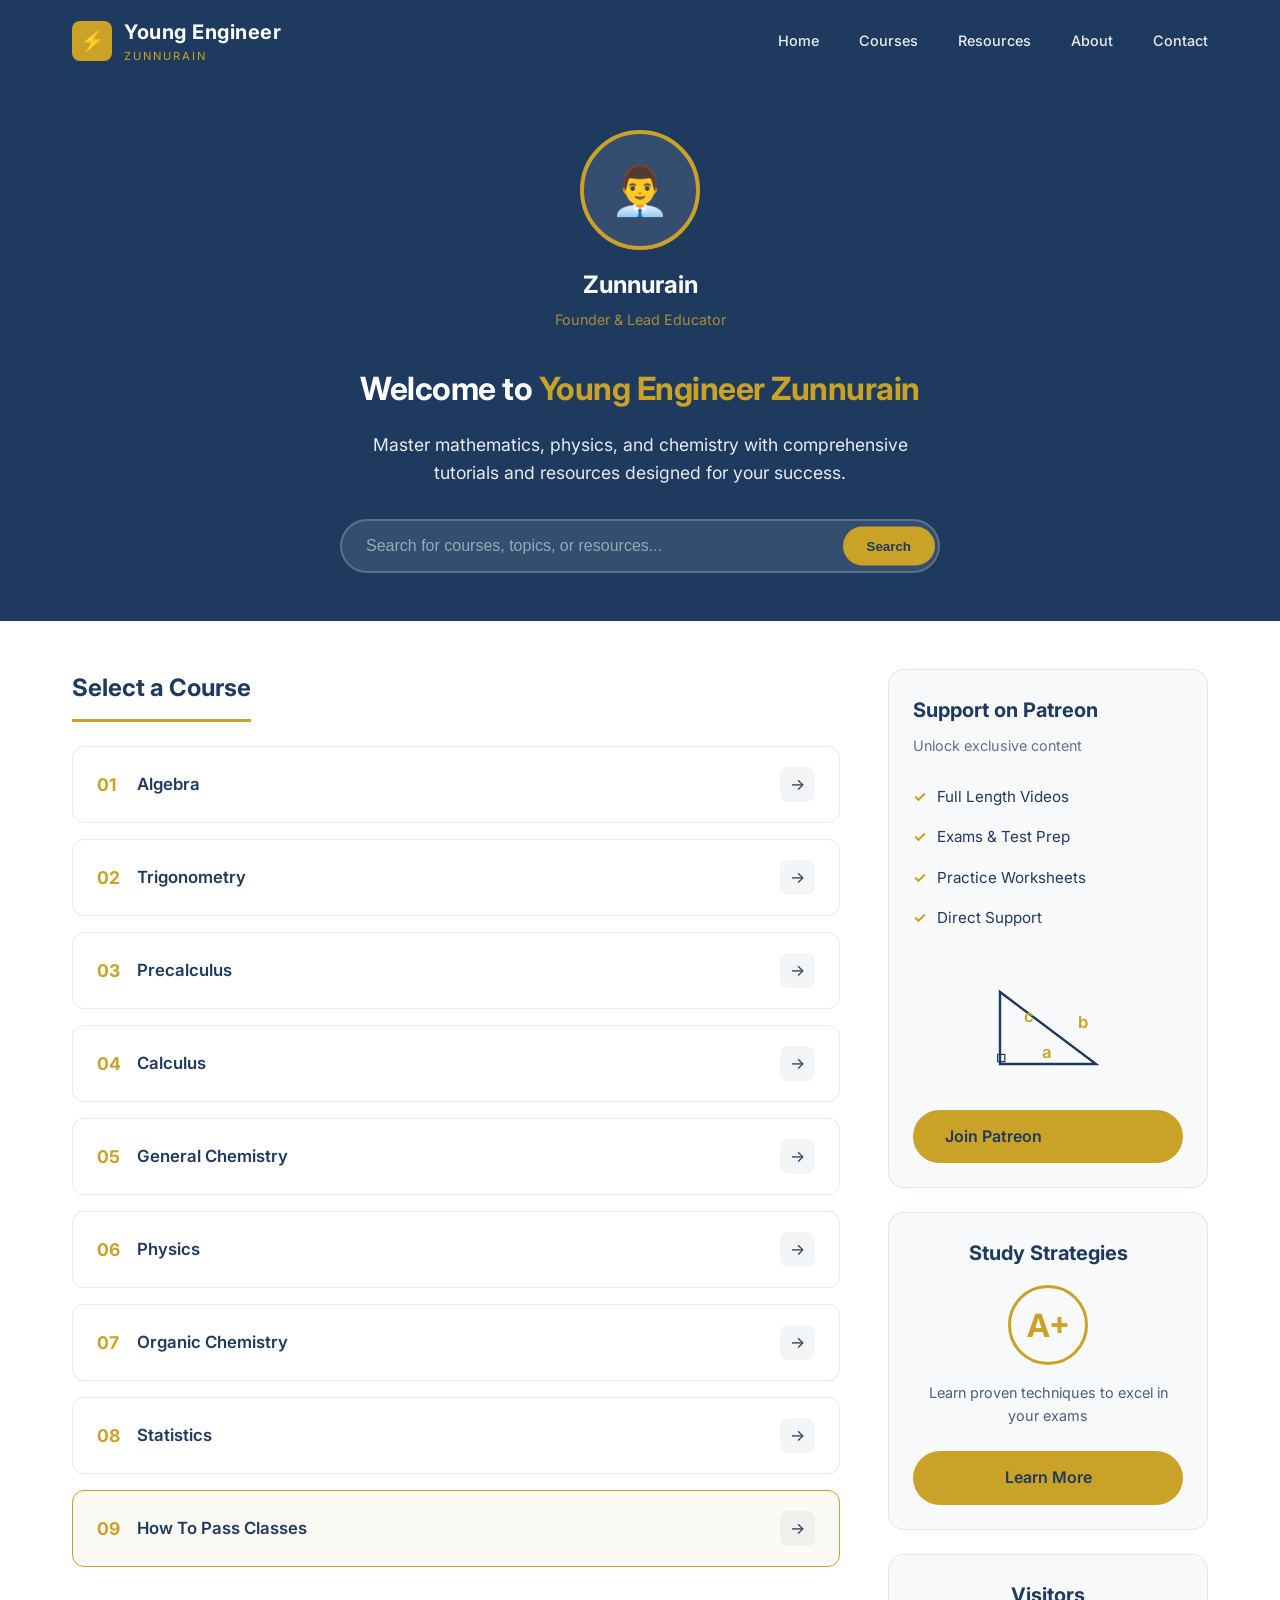
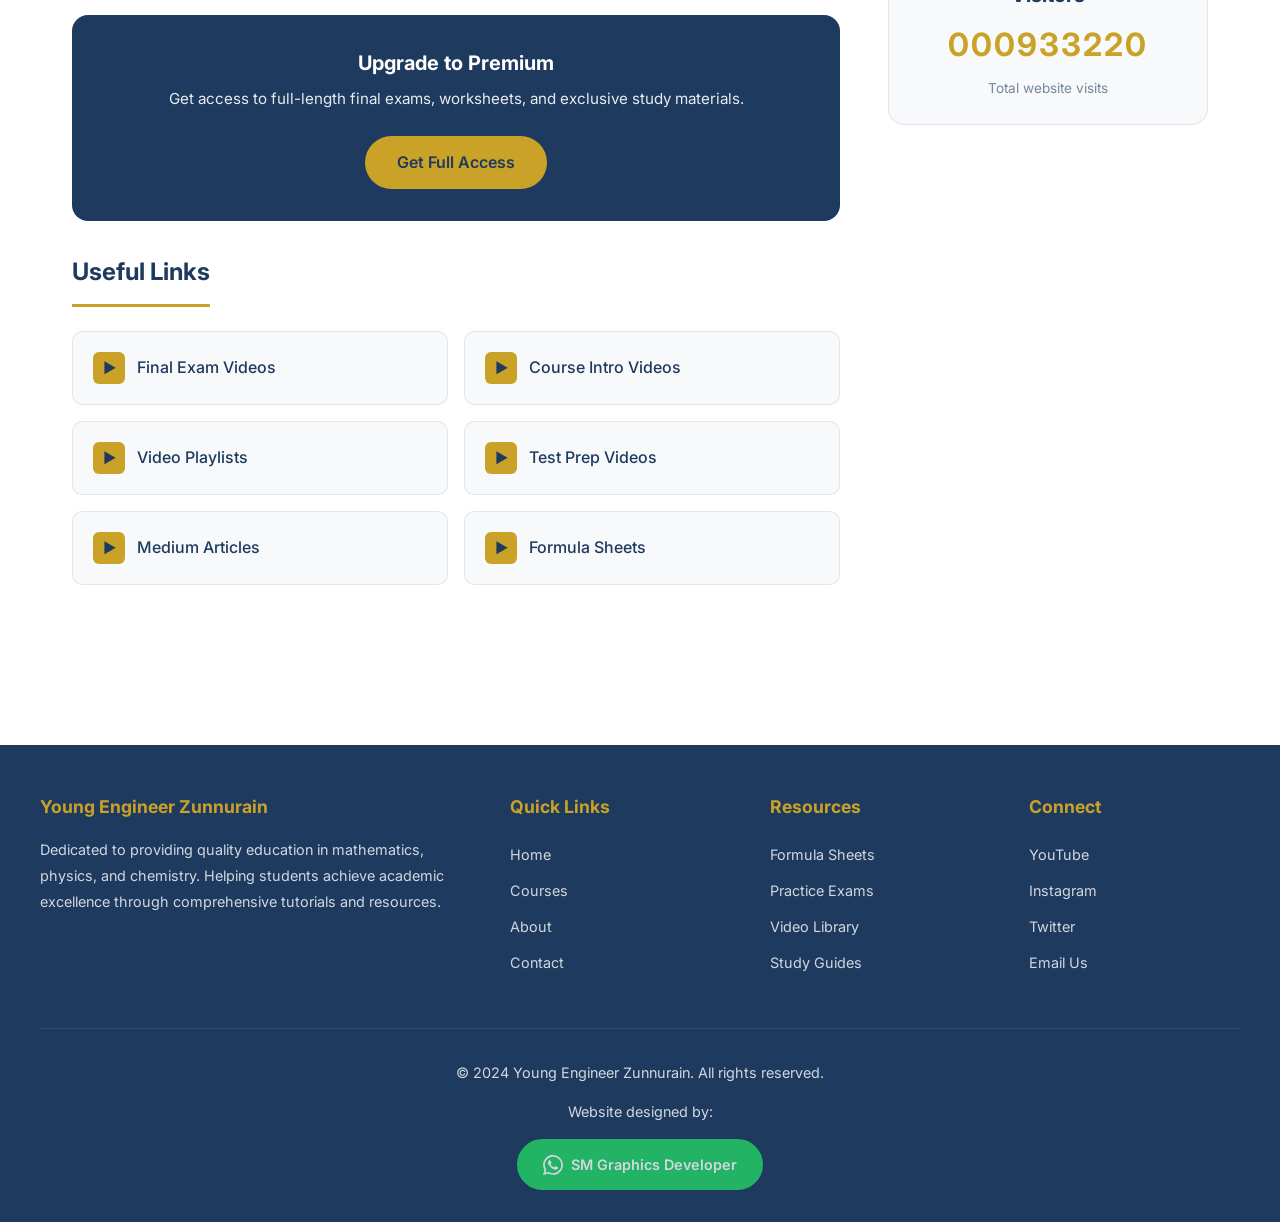
==== index.html @ b1abf462 "Change image filename from .jpg to .jpeg Updated the image filename in the owner profile section." ====
<!DOCTYPE html>
<html lang="en">
<head>
    <meta charset="UTF-8">
    <meta name="viewport" content="width=device-width, initial-scale=1.0">
    <title>Young Engineer Zunnurain</title>
    <link href="https://fonts.googleapis.com/css2?family=Inter:wght@300;400;500;600;700&display=swap" rel="stylesheet">
    <style>
        * {
            margin: 0;
            padding: 0;
            box-sizing: border-box;
        }

        :root {
            --primary: #1e3a5f;
            --secondary: #ffffff;
            --accent: #c9a227;
        }

        body {
            font-family: 'Inter', sans-serif;
            background-color: var(--secondary);
            color: var(--primary);
            line-height: 1.6;
        }

        /* Header */
        .header {
            background-color: var(--primary);
            padding: 1rem 0;
            position: sticky;
            top: 0;
            z-index: 1000;
            box-shadow: 0 2px 10px rgba(30, 58, 95, 0.1);
        }

        .header-content {
            max-width: 1200px;
            margin: 0 auto;
            padding: 0 2rem;
            display: flex;
            justify-content: space-between;
            align-items: center;
        }

        .logo {
            display: flex;
            align-items: center;
            gap: 0.75rem;
            text-decoration: none;
        }

        .logo-icon {
            width: 40px;
            height: 40px;
            background-color: var(--accent);
            border-radius: 8px;
            display: flex;
            align-items: center;
            justify-content: center;
            font-size: 1.25rem;
        }

        .logo-text {
            color: var(--secondary);
            font-size: 1.25rem;
            font-weight: 700;
            letter-spacing: 0.5px;
        }

        .logo-sub {
            color: var(--accent);
            font-size: 0.7rem;
            text-transform: uppercase;
            letter-spacing: 2px;
        }

        /* Desktop Navigation */
        .nav-desktop {
            display: flex;
            gap: 2.5rem;
            list-style: none;
        }

        .nav-desktop a {
            color: rgba(255, 255, 255, 0.9);
            text-decoration: none;
            font-size: 0.9rem;
            font-weight: 500;
            transition: color 0.3s ease;
            position: relative;
        }

        .nav-desktop a:hover {
            color: var(--accent);
        }

        .nav-desktop a::after {
            content: '';
            position: absolute;
            bottom: -5px;
            left: 0;
            width: 0;
            height: 2px;
            background-color: var(--accent);
            transition: width 0.3s ease;
        }

        .nav-desktop a:hover::after {
            width: 100%;
        }

        /* Mobile Menu Toggle Button */
        .menu-toggle {
            display: none;
            background: none;
            border: none;
            color: var(--secondary);
            font-size: 1.5rem;
            cursor: pointer;
            padding: 0.5rem;
            z-index: 1002;
        }

        /* Mobile Menu Overlay */
        .overlay {
            display: none;
            position: fixed;
            top: 0;
            left: 0;
            width: 100%;
            height: 100%;
            background-color: rgba(0, 0, 0, 0.6);
            z-index: 998;
            opacity: 0;
            transition: opacity 0.3s ease;
        }

        .overlay.active {
            display: block;
            opacity: 1;
        }

        /* Mobile Menu Panel */
        .mobile-menu {
            position: fixed;
            top: 0;
            right: -100%;
            width: 280px;
            height: 100vh;
            background-color: var(--primary);
            padding: 5rem 2rem 2rem;
            transition: right 0.3s ease;
            z-index: 999;
            overflow-y: auto;
            box-shadow: -5px 0 20px rgba(0, 0, 0, 0.3);
        }

        .mobile-menu.active {
            right: 0;
        }

        .mobile-menu ul {
            list-style: none;
        }

        .mobile-menu li {
            margin-bottom: 1.5rem;
            border-bottom: 1px solid rgba(255, 255, 255, 0.1);
            padding-bottom: 1rem;
        }

        .mobile-menu li:last-child {
            border-bottom: none;
        }

        .mobile-menu a {
            color: var(--secondary);
            text-decoration: none;
            font-size: 1.1rem;
            font-weight: 500;
            display: block;
            transition: color 0.3s ease;
        }

        .mobile-menu a:hover {
            color: var(--accent);
            padding-left: 10px;
            transition: all 0.3s ease;
        }

        /* Close Button for Mobile Menu */
        .close-menu {
            position: absolute;
            top: 1.5rem;
            right: 1.5rem;
            background: none;
            border: none;
            color: var(--secondary);
            font-size: 1.5rem;
            cursor: pointer;
            width: 40px;
            height: 40px;
            display: flex;
            align-items: center;
            justify-content: center;
            border-radius: 50%;
            transition: background-color 0.3s ease;
        }

        .close-menu:hover {
            background-color: rgba(255, 255, 255, 0.1);
        }

        /* Hero Section with Owner Profile */
        .hero {
            background-color: var(--primary);
            color: var(--secondary);
            padding: 3rem 2rem;
            text-align: center;
        }

        .hero-content {
            max-width: 800px;
            margin: 0 auto;
        }

        /* Owner Profile Section */
        .owner-profile {
            margin-bottom: 2rem;
        }

        .owner-avatar {
            width: 120px;
            height: 120px;
            border-radius: 50%;
            border: 4px solid var(--accent);
            margin: 0 auto 1rem;
            overflow: hidden;
            background-color: rgba(255, 255, 255, 0.1);
            display: flex;
            align-items: center;
            justify-content: center;
            font-size: 3rem;
        }

        .owner-avatar img {
            width: 100%;
            height: 100%;
            object-fit: cover;
        }

        .owner-name {
            font-size: 1.5rem;
            font-weight: 700;
            margin-bottom: 0.25rem;
        }

        .owner-title {
            font-size: 0.9rem;
            opacity: 0.8;
            color: var(--accent);
        }

        .hero h1 {
            font-size: 2rem;
            font-weight: 700;
            margin-bottom: 1rem;
            letter-spacing: -0.5px;
        }

        .hero h1 span {
            color: var(--accent);
        }

        .hero p {
            font-size: 1.1rem;
            opacity: 0.9;
            max-width: 600px;
            margin: 0 auto 2rem;
        }

        /* Search Box */
        .search-container {
            max-width: 600px;
            margin: 0 auto;
            position: relative;
        }

        .search-box {
            width: 100%;
            padding: 1rem 1.5rem;
            border: 2px solid rgba(255, 255, 255, 0.2);
            border-radius: 50px;
            background-color: rgba(255, 255, 255, 0.1);
            color: var(--secondary);
            font-size: 1rem;
            outline: none;
            transition: all 0.3s ease;
        }

        .search-box:focus {
            border-color: var(--accent);
            background-color: rgba(255, 255, 255, 0.15);
        }

        .search-box::placeholder {
            color: rgba(255, 255, 255, 0.5);
        }

        .search-btn {
            position: absolute;
            right: 5px;
            top: 50%;
            transform: translateY(-50%);
            background-color: var(--accent);
            border: none;
            padding: 0.75rem 1.5rem;
            border-radius: 50px;
            color: var(--primary);
            font-weight: 600;
            cursor: pointer;
            transition: all 0.3s ease;
        }

        .search-btn:hover {
            background-color: #b8941f;
            transform: translateY(-50%) scale(1.05);
        }

        /* Main Container */
        .container {
            max-width: 1200px;
            margin: 0 auto;
            padding: 3rem 2rem;
            display: grid;
            grid-template-columns: 1fr 320px;
            gap: 3rem;
        }

        /* Section Titles */
        .section-title {
            font-size: 1.5rem;
            font-weight: 700;
            margin-bottom: 1.5rem;
            padding-bottom: 0.75rem;
            border-bottom: 3px solid var(--accent);
            display: inline-block;
        }

        /* Course List */
        .course-list {
            list-style: none;
            margin-bottom: 3rem;
        }

        .course-item {
            background-color: var(--secondary);
            border: 1px solid rgba(30, 58, 95, 0.1);
            border-radius: 12px;
            margin-bottom: 1rem;
            overflow: hidden;
            transition: all 0.3s ease;
        }

        .course-item:hover {
            transform: translateX(10px);
            box-shadow: 0 5px 20px rgba(30, 58, 95, 0.1);
            border-color: var(--accent);
        }

        .course-link {
            display: flex;
            align-items: center;
            padding: 1.25rem 1.5rem;
            text-decoration: none;
            color: var(--primary);
        }

        .course-number {
            font-weight: 700;
            font-size: 1.1rem;
            color: var(--accent);
            min-width: 40px;
        }

        .course-name {
            flex: 1;
            font-weight: 600;
            font-size: 1.05rem;
        }

        .course-arrow {
            width: 35px;
            height: 35px;
            background-color: rgba(30, 58, 95, 0.05);
            border-radius: 8px;
            display: flex;
            align-items: center;
            justify-content: center;
            transition: all 0.3s ease;
        }

        .course-item:hover .course-arrow {
            background-color: var(--accent);
            color: var(--primary);
        }

        .highlight {
            background-color: rgba(201, 162, 39, 0.05);
            border-color: var(--accent);
        }

        /* Links Section */
        .links-section {
            margin-bottom: 3rem;
        }

        .links-grid {
            display: grid;
            grid-template-columns: repeat(2, 1fr);
            gap: 1rem;
        }

        .link-card {
            background-color: rgba(30, 58, 95, 0.03);
            border: 1px solid rgba(30, 58, 95, 0.1);
            border-radius: 10px;
            padding: 1.25rem;
            text-decoration: none;
            color: var(--primary);
            font-weight: 500;
            transition: all 0.3s ease;
            display: flex;
            align-items: center;
            gap: 0.75rem;
        }

        .link-card:hover {
            background-color: var(--primary);
            color: var(--secondary);
            transform: translateY(-3px);
        }

        .link-icon {
            width: 32px;
            height: 32px;
            background-color: var(--accent);
            border-radius: 6px;
            display: flex;
            align-items: center;
            justify-content: center;
            font-size: 0.9rem;
            color: var(--primary);
        }

        /* Membership Banner */
        .membership {
            background-color: var(--primary);
            color: var(--secondary);
            padding: 2rem;
            border-radius: 16px;
            text-align: center;
            margin-bottom: 2rem;
        }

        .membership h3 {
            font-size: 1.25rem;
            margin-bottom: 0.5rem;
        }

        .membership p {
            opacity: 0.9;
            margin-bottom: 1.5rem;
            font-size: 0.95rem;
        }

        .btn {
            display: inline-block;
            padding: 0.875rem 2rem;
            background-color: var(--accent);
            color: var(--primary);
            text-decoration: none;
            border-radius: 50px;
            font-weight: 600;
            transition: all 0.3s ease;
            border: none;
            cursor: pointer;
        }

        .btn:hover {
            transform: translateY(-2px);
            box-shadow: 0 5px 20px rgba(201, 162, 39, 0.3);
        }

        /* Sidebar */
        .sidebar {
            display: flex;
            flex-direction: column;
            gap: 1.5rem;
        }

        .widget {
            background-color: rgba(30, 58, 95, 0.03);
            border: 1px solid rgba(30, 58, 95, 0.1);
            border-radius: 16px;
            padding: 1.5rem;
        }

        .widget-title {
            font-size: 1.25rem;
            font-weight: 700;
            margin-bottom: 0.5rem;
            color: var(--primary);
        }

        .widget-subtitle {
            font-size: 0.9rem;
            color: rgba(30, 58, 95, 0.7);
            margin-bottom: 1.25rem;
        }

        .feature-list {
            list-style: none;
            margin-bottom: 1.5rem;
        }

        .feature-list li {
            padding: 0.5rem 0;
            padding-left: 1.5rem;
            position: relative;
            font-size: 0.95rem;
        }

        .feature-list li::before {
            content: '✓';
            position: absolute;
            left: 0;
            color: var(--accent);
            font-weight: 700;
        }

        .triangle-box {
            text-align: center;
            padding: 1rem 0;
        }

        .triangle {
            width: 120px;
            height: 100px;
            margin: 0 auto;
        }

        .triangle polygon {
            fill: none;
            stroke: var(--primary);
            stroke-width: 2;
        }

        .triangle text {
            fill: var(--accent);
            font-size: 14px;
            font-weight: 600;
        }

        .widget-btn {
            width: 100%;
            margin-top: 0.5rem;
        }

        /* A+ Widget */
        .aplus-circle {
            width: 80px;
            height: 80px;
            border: 3px solid var(--accent);
            border-radius: 50%;
            display: flex;
            align-items: center;
            justify-content: center;
            font-size: 2rem;
            font-weight: 700;
            color: var(--accent);
            margin: 1rem auto;
        }

        /* Stats */
        .stats-number {
            font-size: 2rem;
            font-weight: 700;
            color: var(--accent);
            letter-spacing: 2px;
        }

        /* Footer */
        .footer {
            background-color: var(--primary);
            color: var(--secondary);
            padding: 3rem 2rem 2rem;
            margin-top: 4rem;
        }

        .footer-content {
            max-width: 1200px;
            margin: 0 auto;
            display: grid;
            grid-template-columns: 2fr 1fr 1fr 1fr;
            gap: 3rem;
            margin-bottom: 3rem;
        }

        .footer-section h4 {
            font-size: 1.1rem;
            margin-bottom: 1rem;
            color: var(--accent);
        }

        .footer-section p {
            opacity: 0.8;
            line-height: 1.8;
            font-size: 0.9rem;
        }

        .footer-section a {
            display: block;
            color: rgba(255, 255, 255, 0.8);
            text-decoration: none;
            padding: 0.4rem 0;
            font-size: 0.9rem;
            transition: color 0.3s ease;
        }

        .footer-section a:hover {
            color: var(--accent);
        }

        /* WhatsApp Designer Button */
        .designer-btn {
            display: inline-flex;
            align-items: center;
            gap: 0.5rem;
            background-color: #25D366;
            color: white;
            padding: 0.75rem 1.5rem;
            border-radius: 50px;
            text-decoration: none;
            font-weight: 600;
            font-size: 0.9rem;
            margin-top: 0.5rem;
            transition: all 0.3s ease;
            border: 2px solid #25D366;
        }

        .designer-btn:hover {
            background-color: transparent;
            color: #25D366;
            transform: translateY(-2px);
            box-shadow: 0 5px 15px rgba(37, 211, 102, 0.3);
        }

        .designer-btn svg {
            width: 20px;
            height: 20px;
            fill: currentColor;
        }

        .footer-bottom {
            max-width: 1200px;
            margin: 0 auto;
            padding-top: 2rem;
            border-top: 1px solid rgba(255, 255, 255, 0.1);
            text-align: center;
            opacity: 0.8;
            font-size: 0.9rem;
        }

        .designer-credit {
            margin-top: 1rem;
            display: flex;
            flex-direction: column;
            align-items: center;
            gap: 0.5rem;
        }

        /* Animations */
        @keyframes fadeIn {
            from { opacity: 0; transform: translateY(20px); }
            to { opacity: 1; transform: translateY(0); }
        }

        .course-item {
            animation: fadeIn 0.5s ease forwards;
        }

        .course-item:nth-child(1) { animation-delay: 0.1s; }
        .course-item:nth-child(2) { animation-delay: 0.2s; }
        .course-item:nth-child(3) { animation-delay: 0.3s; }
        .course-item:nth-child(4) { animation-delay: 0.4s; }
        .course-item:nth-child(5) { animation-delay: 0.5s; }
        .course-item:nth-child(6) { animation-delay: 0.6s; }
        .course-item:nth-child(7) { animation-delay: 0.7s; }
        .course-item:nth-child(8) { animation-delay: 0.8s; }
        .course-item:nth-child(9) { animation-delay: 0.9s; }

        /* Responsive */
        @media (max-width: 968px) {
            .container {
                grid-template-columns: 1fr;
            }

            .nav-desktop {
                display: none;
            }

            .menu-toggle {
                display: flex;
                align-items: center;
                justify-content: center;
            }

            .links-grid {
                grid-template-columns: 1fr;
            }

            .footer-content {
                grid-template-columns: 1fr 1fr;
                gap: 2rem;
            }

            .hero h1 {
                font-size: 1.5rem;
            }

            .owner-avatar {
                width: 100px;
                height: 100px;
            }

            .sidebar {
                display: grid;
                grid-template-columns: repeat(auto-fit, minmax(280px, 1fr));
            }
        }

        @media (max-width: 480px) {
            .footer-content {
                grid-template-columns: 1fr;
            }

            .header-content {
                padding: 0 1rem;
            }

            .hero {
                padding: 2rem 1rem;
            }

            .container {
                padding: 2rem 1rem;
            }

            .designer-btn {
                font-size: 0.85rem;
                padding: 0.625rem 1.25rem;
            }
        }

        /* Prevent body scroll when menu is open */
        body.menu-open {
            overflow: hidden;
        }
    </style>
</head>
<body>
    <!-- Overlay -->
    <div class="overlay" id="overlay" onclick="closeMenu()"></div>

    <!-- Header -->
    <header class="header">
        <div class="header-content">
            <a href="#" class="logo">
                <div class="logo-icon">⚡</div>
                <div>
                    <div class="logo-text">Young Engineer</div>
                    <div class="logo-sub">Zunnurain</div>
                </div>
            </a>

            <nav>
                <ul class="nav-desktop">
                    <li><a href="#home">Home</a></li>
                    <li><a href="#courses">Courses</a></li>
                    <li><a href="#resources">Resources</a></li>
                    <li><a href="#about">About</a></li>
                    <li><a href="#contact">Contact</a></li>
                </ul>
            </nav>

            <button class="menu-toggle" id="menuToggle" onclick="openMenu()" aria-label="Open menu">
                ☰
            </button>
        </div>
    </header>

    <!-- Mobile Menu -->
    <div class="mobile-menu" id="mobileMenu">
        <button class="close-menu" onclick="closeMenu()" aria-label="Close menu">
            ✕
        </button>
        <ul>
            <li><a href="#home" onclick="closeMenu()">Home</a></li>
            <li><a href="#courses" onclick="closeMenu()">Courses</a></li>
            <li><a href="#resources" onclick="closeMenu()">Resources</a></li>
            <li><a href="#about" onclick="closeMenu()">About</a></li>
            <li><a href="#contact" onclick="closeMenu()">Contact</a></li>
        </ul>
    </div>

    <!-- Hero Section with Owner Profile -->
    <section class="hero" id="home">
        <div class="hero-content">
            <!-- Owner Profile Picture Section -->
            <div class="owner-profile">
                <div class="owner-avatar">
                    <!-- Replace the emoji below with your image: -->
                    <!-- <img src="your-image.jpeg" alt="Zunnurain"> -->
                    👨‍💼
                </div>
                <div class="owner-name">Zunnurain</div>
                <div class="owner-title">Founder & Lead Educator</div>
            </div>

            <h1>Welcome to <span>Young Engineer Zunnurain</span></h1>
            <p>Master mathematics, physics, and chemistry with comprehensive tutorials and resources designed for your success.</p>
            
            <div class="search-container">
                <input type="text" class="search-box" placeholder="Search for courses, topics, or resources...">
                <button class="search-btn">Search</button>
            </div>
        </div>
    </section>

    <!-- Main Content -->
    <div class="container">
        <main>
            <!-- Courses Section -->
            <section id="courses">
                <h2 class="section-title">Select a Course</h2>
                
                <ul class="course-list">
                    <li class="course-item">
                        <a href="#" class="course-link">
                            <span class="course-number">01</span>
                            <span class="course-name">Algebra</span>
                            <span class="course-arrow">→</span>
                        </a>
                    </li>
                    <li class="course-item">
                        <a href="#" class="course-link">
                            <span class="course-number">02</span>
                            <span class="course-name">Trigonometry</span>
                            <span class="course-arrow">→</span>
                        </a>
                    </li>
                    <li class="course-item">
                        <a href="#" class="course-link">
                            <span class="course-number">03</span>
                            <span class="course-name">Precalculus</span>
                            <span class="course-arrow">→</span>
                        </a>
                    </li>
                    <li class="course-item">
                        <a href="#" class="course-link">
                            <span class="course-number">04</span>
                            <span class="course-name">Calculus</span>
                            <span class="course-arrow">→</span>
                        </a>
                    </li>
                    <li class="course-item">
                        <a href="#" class="course-link">
                            <span class="course-number">05</span>
                            <span class="course-name">General Chemistry</span>
                            <span class="course-arrow">→</span>
                        </a>
                    </li>
                    <li class="course-item">
                        <a href="#" class="course-link">
                            <span class="course-number">06</span>
                            <span class="course-name">Physics</span>
                            <span class="course-arrow">→</span>
                        </a>
                    </li>
                    <li class="course-item">
                        <a href="#" class="course-link">
                            <span class="course-number">07</span>
                            <span class="course-name">Organic Chemistry</span>
                            <span class="course-arrow">→</span>
                        </a>
                    </li>
                    <li class="course-item">
                        <a href="#" class="course-link">
                            <span class="course-number">08</span>
                            <span class="course-name">Statistics</span>
                            <span class="course-arrow">→</span>
                        </a>
                    </li>
                    <li class="course-item highlight">
                        <a href="#" class="course-link">
                            <span class="course-number">09</span>
                            <span class="course-name">How To Pass Classes</span>
                            <span class="course-arrow">→</span>
                        </a>
                    </li>
                </ul>
            </section>

            <!-- Membership Banner -->
            <div class="membership">
                <h3>Upgrade to Premium</h3>
                <p>Get access to full-length final exams, worksheets, and exclusive study materials.</p>
                <a href="#" class="btn">Get Full Access</a>
            </div>

            <!-- Useful Links -->
            <section class="links-section" id="resources">
                <h2 class="section-title">Useful Links</h2>
                
                <div class="links-grid">
                    <a href="#" class="link-card">
                        <span class="link-icon">▶</span>
                        <span>Final Exam Videos</span>
                    </a>
                    <a href="#" class="link-card">
                        <span class="link-icon">▶</span>
                        <span>Course Intro Videos</span>
                    </a>
                    <a href="#" class="link-card">
                        <span class="link-icon">▶</span>
                        <span>Video Playlists</span>
                    </a>
                    <a href="#" class="link-card">
                        <span class="link-icon">▶</span>
                        <span>Test Prep Videos</span>
                    </a>
                    <a href="#" class="link-card">
                        <span class="link-icon">▶</span>
                        <span>Medium Articles</span>
                    </a>
                    <a href="#" class="link-card">
                        <span class="link-icon">▶</span>
                        <span>Formula Sheets</span>
                    </a>
                </div>
            </section>
        </main>

        <!-- Sidebar -->
        <aside class="sidebar">
            <!-- Patreon Widget -->
            <div class="widget">
                <h3 class="widget-title">Support on Patreon</h3>
                <p class="widget-subtitle">Unlock exclusive content</p>
                
                <ul class="feature-list">
                    <li>Full Length Videos</li>
                    <li>Exams & Test Prep</li>
                    <li>Practice Worksheets</li>
                    <li>Direct Support</li>
                </ul>

                <div class="triangle-box">
                    <svg class="triangle" viewBox="0 0 100 80">
                        <polygon points="10,70 90,70 10,10" />
                        <text x="45" y="65">a</text>
                        <text x="75" y="40">b</text>
                        <text x="30" y="35">c</text>
                        <rect x="8" y="62" width="6" height="6" fill="none" stroke="#1e3a5f" stroke-width="1"/>
                    </svg>
                </div>

                <a href="#" class="btn widget-btn">Join Patreon</a>
            </div>

            <!-- A+ Widget -->
            <div class="widget" style="text-align: center;">
                <h3 class="widget-title">Study Strategies</h3>
                <div class="aplus-circle">A+</div>
                <p style="font-size: 0.9rem; color: rgba(30, 58, 95, 0.8); margin-bottom: 1rem;">
                    Learn proven techniques to excel in your exams
                </p>
                <a href="#" class="btn widget-btn">Learn More</a>
            </div>

            <!-- Stats Widget -->
            <div class="widget" style="text-align: center;">
                <h3 class="widget-title">Visitors</h3>
                <div class="stats-number" id="visitorCount">000933264</div>
                <p style="font-size: 0.85rem; color: rgba(30, 58, 95, 0.6); margin-top: 0.5rem;">
                    Total website visits
                </p>
            </div>
        </aside>
    </div>

    <!-- Footer -->
    <footer class="footer">
        <div class="footer-content">
            <div class="footer-section">
                <h4>Young Engineer Zunnurain</h4>
                <p>Dedicated to providing quality education in mathematics, physics, and chemistry. Helping students achieve academic excellence through comprehensive tutorials and resources.</p>
            </div>
            
            <div class="footer-section">
                <h4>Quick Links</h4>
                <a href="#">Home</a>
                <a href="#">Courses</a>
                <a href="#">About</a>
                <a href="#">Contact</a>
            </div>
            
            <div class="footer-section">
                <h4>Resources</h4>
                <a href="#">Formula Sheets</a>
                <a href="#">Practice Exams</a>
                <a href="#">Video Library</a>
                <a href="#">Study Guides</a>
            </div>
            
            <div class="footer-section">
                <h4>Connect</h4>
                <a href="#">YouTube</a>
                <a href="#">Instagram</a>
                <a href="#">Twitter</a>
                <a href="#">Email Us</a>
            </div>
        </div>
        
        <div class="footer-bottom">
            <p>&copy; 2024 Young Engineer Zunnurain. All rights reserved.</p>
            
            <!-- WhatsApp Designer Button -->
            <div class="designer-credit">
                <span>Website designed by:</span>
                <a href="https://wa.me/2348012345678" target="_blank" class="designer-btn">
                    <svg viewBox="0 0 24 24" xmlns="http://www.w3.org/2000/svg">
                        <path d="M17.472 14.382c-.297-.149-1.758-.867-2.03-.967-.273-.099-.471-.148-.67.15-.197.297-.767.966-.94 1.164-.173.199-.347.223-.644.075-.297-.15-1.255-.463-2.39-1.475-.883-.788-1.48-1.761-1.653-2.059-.173-.297-.018-.458.13-.606.134-.133.298-.347.446-.52.149-.174.198-.298.298-.497.099-.198.05-.371-.025-.52-.075-.149-.669-1.612-.916-2.207-.242-.579-.487-.5-.669-.51-.173-.008-.371-.01-.57-.01-.198 0-.52.074-.792.372-.272.297-1.04 1.016-1.04 2.479 0 1.462 1.065 2.875 1.213 3.074.149.198 2.096 3.2 5.077 4.487.709.306 1.262.489 1.694.625.712.227 1.36.195 1.871.118.571-.085 1.758-.719 2.006-1.413.248-.694.248-1.289.173-1.413-.074-.124-.272-.198-.57-.347m-5.421 7.403h-.004a9.87 9.87 0 01-5.031-1.378l-.361-.214-3.741.982.998-3.648-.235-.374a9.86 9.86 0 01-1.51-5.26c.001-5.45 4.436-9.884 9.888-9.884 2.64 0 5.122 1.03 6.988 2.898a9.825 9.825 0 012.893 6.994c-.003 5.45-4.437 9.884-9.885 9.884m8.413-18.297A11.815 11.815 0 0012.05 0C5.495 0 .16 5.335.157 11.892c0 2.096.547 4.142 1.588 5.945L.057 24l6.305-1.654a11.882 11.882 0 005.683 1.448h.005c6.554 0 11.89-5.335 11.893-11.893a11.821 11.821 0 00-3.48-8.413Z"/>
                    </svg>
                    SM Graphics Developer
                </a>
            </div>
        </div>
    </footer>

    <script>
        // Mobile Menu Functions
        function openMenu() {
            document.getElementById('mobileMenu').classList.add('active');
            document.getElementById('overlay').classList.add('active');
            document.body.classList.add('menu-open');
        }

        function closeMenu() {
            document.getElementById('mobileMenu').classList.remove('active');
            document.getElementById('overlay').classList.remove('active');
            document.body.classList.remove('menu-open');
        }

        // Close menu on escape key
        document.addEventListener('keydown', function(e) {
            if (e.key === 'Escape') {
                closeMenu();
            }
        });

        // Visitor Counter Animation
        function animateCounter() {
            const counter = document.getElementById('visitorCount');
            const target = 933264;
            let current = 933200;
            
            const interval = setInterval(() => {
                current += Math.floor(Math.random() * 3);
                counter.textContent = current.toString().padStart(9, '0');
                
                if (current >= target) {
                    clearInterval(interval);
                }
            }, 100);
        }

        window.addEventListener('load', animateCounter);

        // Course item hover effects
        document.querySelectorAll('.course-item').forEach(item => {
            item.addEventListener('mouseenter', function() {
                this.style.borderLeft = '4px solid #c9a227';
            });
            
            item.addEventListener('mouseleave', function() {
                this.style.borderLeft = '1px solid rgba(30, 58, 95, 0.1)';
            });
        });
    </script>
</body>
</html>
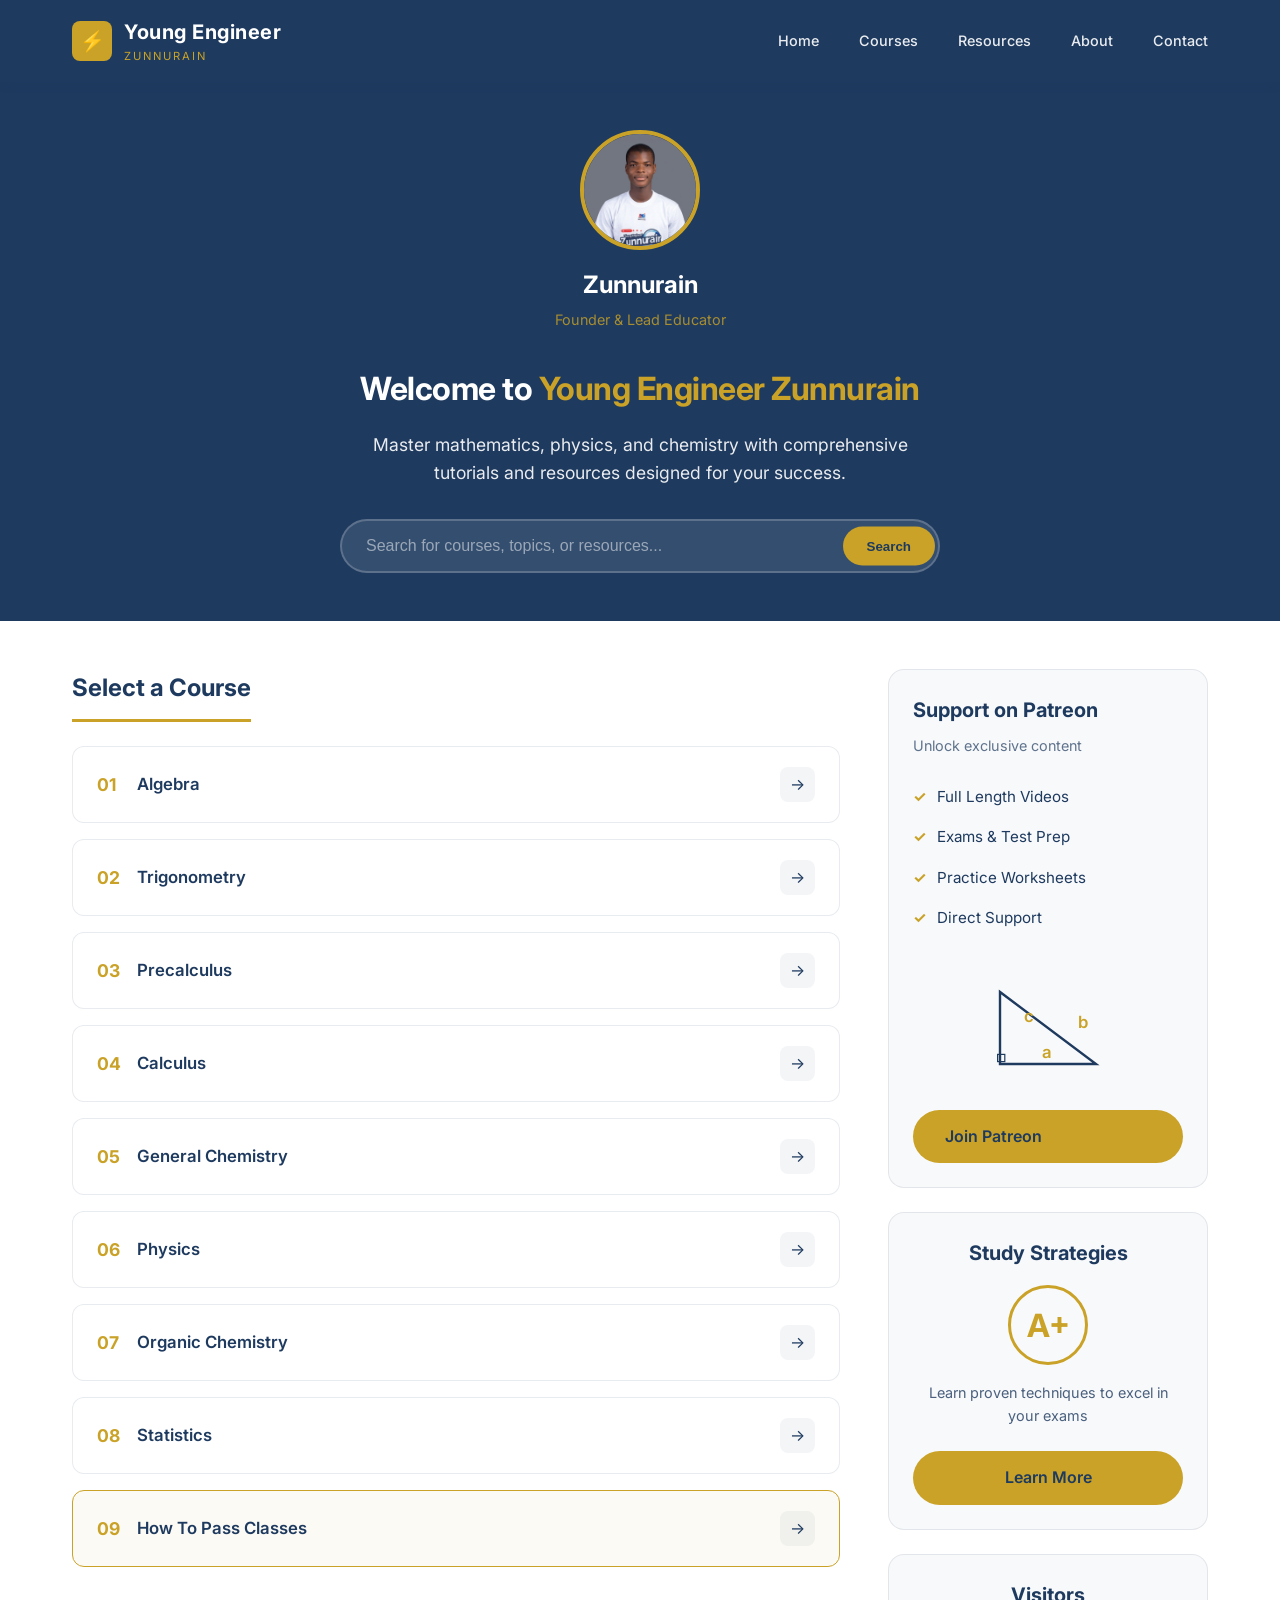
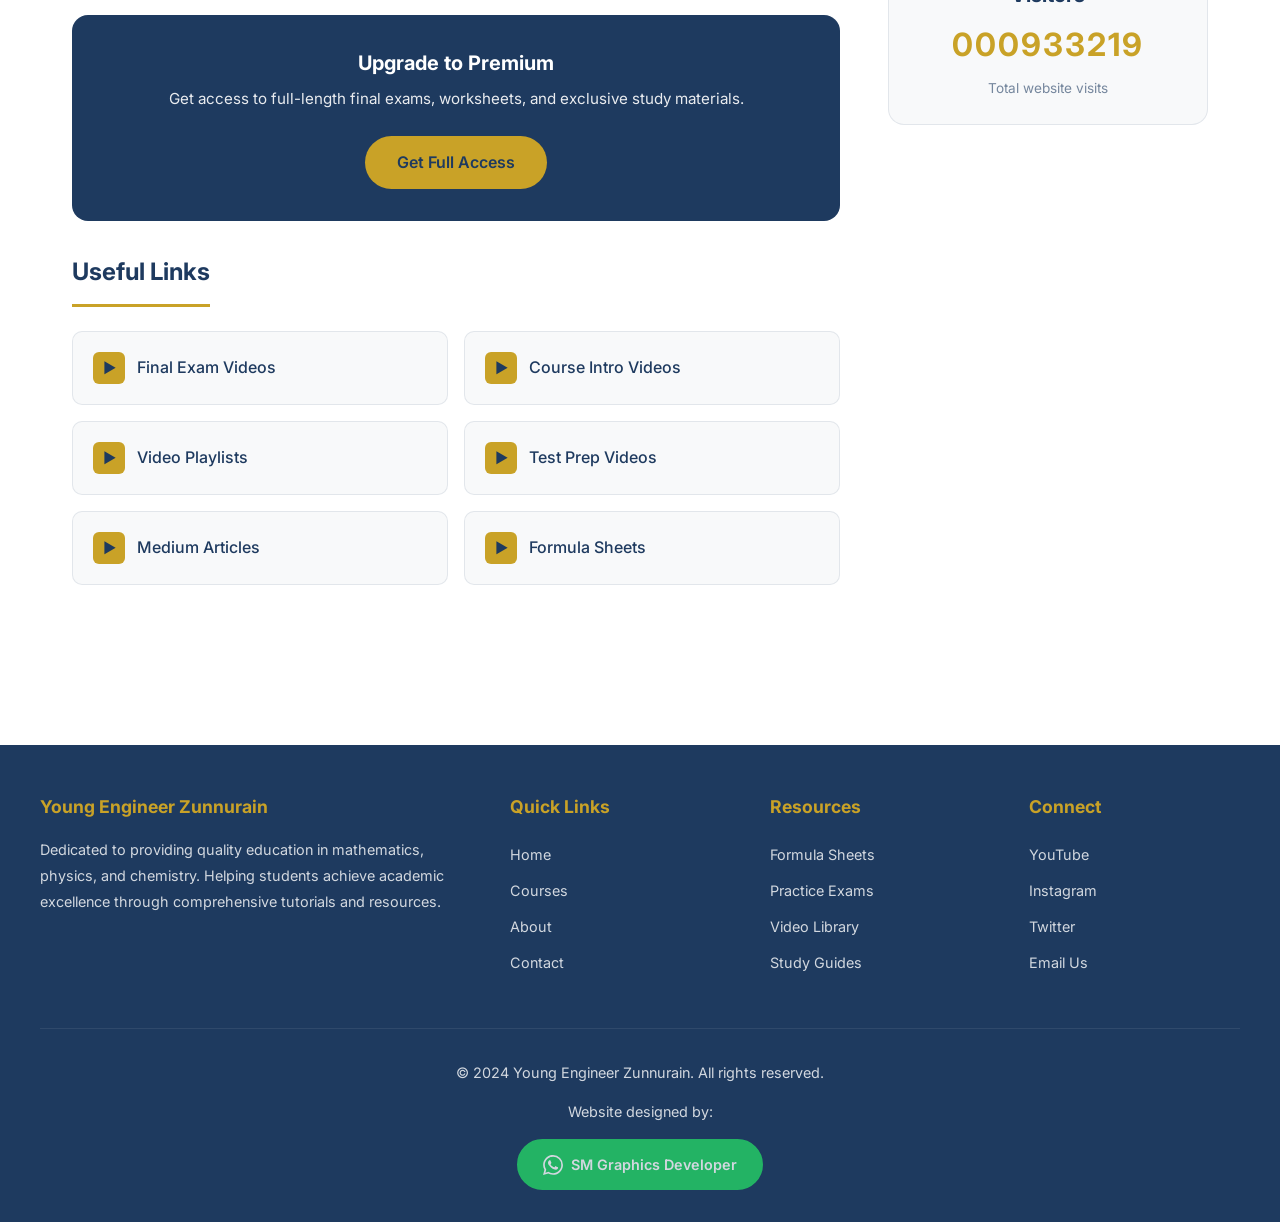
==== commit 72638870: "Update index.html" ====
--- a/index.html
+++ b/index.html
@@ -823,8 +823,8 @@
             <div class="owner-profile">
                 <div class="owner-avatar">
                     <!-- Replace the emoji below with your image: -->
-                    <!-- <img src="your-image.jpeg" alt="Zunnurain"> -->
-                    👨‍💼
+                    <img src="your-image.jpeg" alt="Zunnurain">
+    
                 </div>
                 <div class="owner-name">Zunnurain</div>
                 <div class="owner-title">Founder & Lead Educator</div>
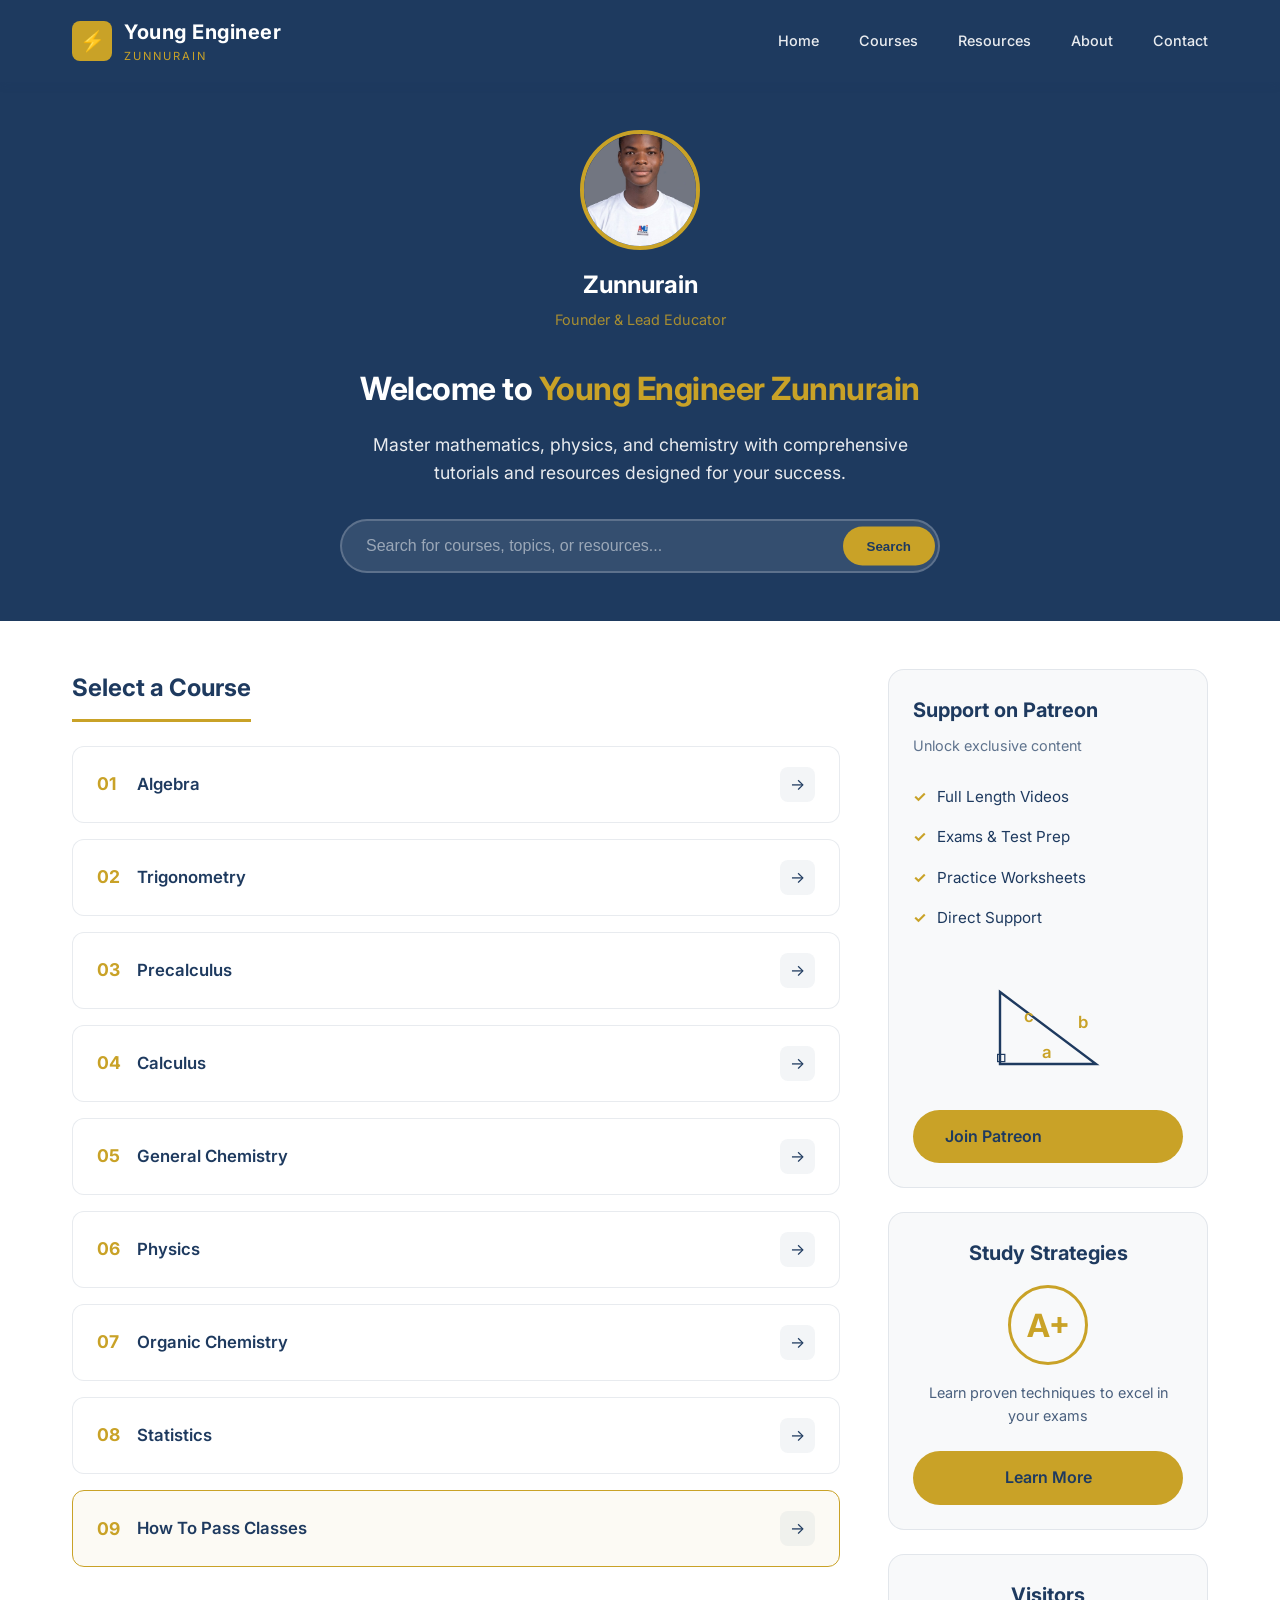
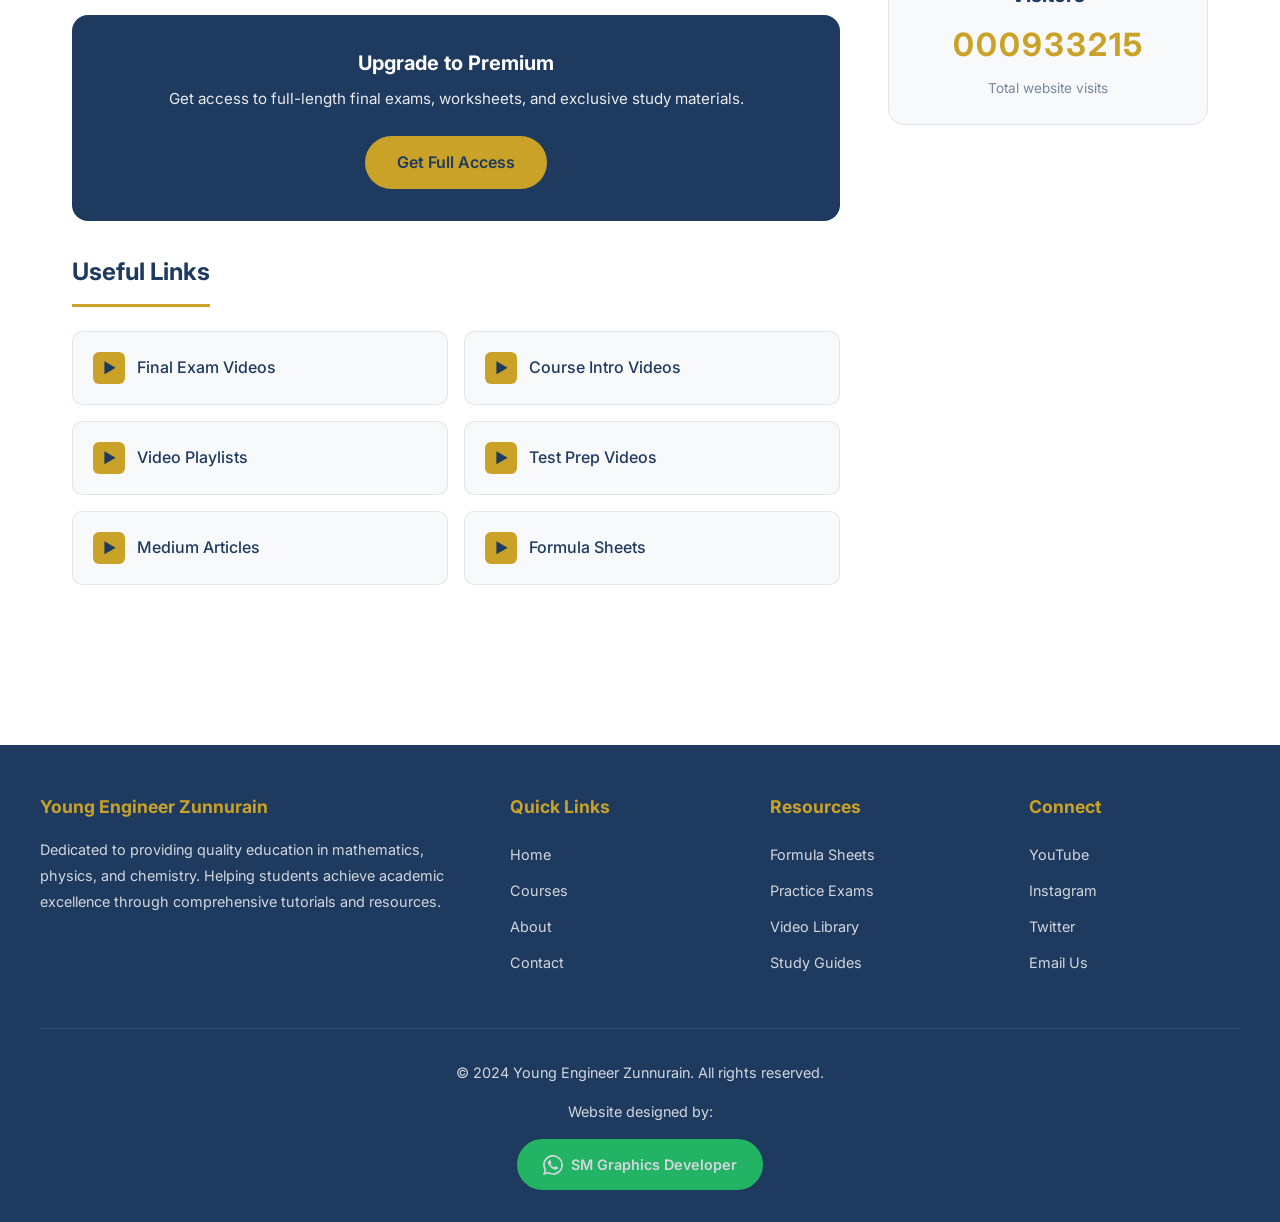
==== commit ee347480: "Modify avatar dimensions and update designer link Updated the avatar size and changed the WhatsApp l" ====
--- a/index.html
+++ b/index.html
@@ -246,8 +246,8 @@
         }
 
         .owner-avatar img {
-            width: 100%;
-            height: 100%;
+            width: 150%;
+            height: 150%;
             object-fit: cover;
         }
 
@@ -1041,7 +1041,7 @@
             <!-- WhatsApp Designer Button -->
             <div class="designer-credit">
                 <span>Website designed by:</span>
-                <a href="https://wa.me/2348012345678" target="_blank" class="designer-btn">
+                <a href="https://wa.me/2348025643615" target="_blank" class="designer-btn">
                     <svg viewBox="0 0 24 24" xmlns="http://www.w3.org/2000/svg">
                         <path d="M17.472 14.382c-.297-.149-1.758-.867-2.03-.967-.273-.099-.471-.148-.67.15-.197.297-.767.966-.94 1.164-.173.199-.347.223-.644.075-.297-.15-1.255-.463-2.39-1.475-.883-.788-1.48-1.761-1.653-2.059-.173-.297-.018-.458.13-.606.134-.133.298-.347.446-.52.149-.174.198-.298.298-.497.099-.198.05-.371-.025-.52-.075-.149-.669-1.612-.916-2.207-.242-.579-.487-.5-.669-.51-.173-.008-.371-.01-.57-.01-.198 0-.52.074-.792.372-.272.297-1.04 1.016-1.04 2.479 0 1.462 1.065 2.875 1.213 3.074.149.198 2.096 3.2 5.077 4.487.709.306 1.262.489 1.694.625.712.227 1.36.195 1.871.118.571-.085 1.758-.719 2.006-1.413.248-.694.248-1.289.173-1.413-.074-.124-.272-.198-.57-.347m-5.421 7.403h-.004a9.87 9.87 0 01-5.031-1.378l-.361-.214-3.741.982.998-3.648-.235-.374a9.86 9.86 0 01-1.51-5.26c.001-5.45 4.436-9.884 9.888-9.884 2.64 0 5.122 1.03 6.988 2.898a9.825 9.825 0 012.893 6.994c-.003 5.45-4.437 9.884-9.885 9.884m8.413-18.297A11.815 11.815 0 0012.05 0C5.495 0 .16 5.335.157 11.892c0 2.096.547 4.142 1.588 5.945L.057 24l6.305-1.654a11.882 11.882 0 005.683 1.448h.005c6.554 0 11.89-5.335 11.893-11.893a11.821 11.821 0 00-3.48-8.413Z"/>
                     </svg>
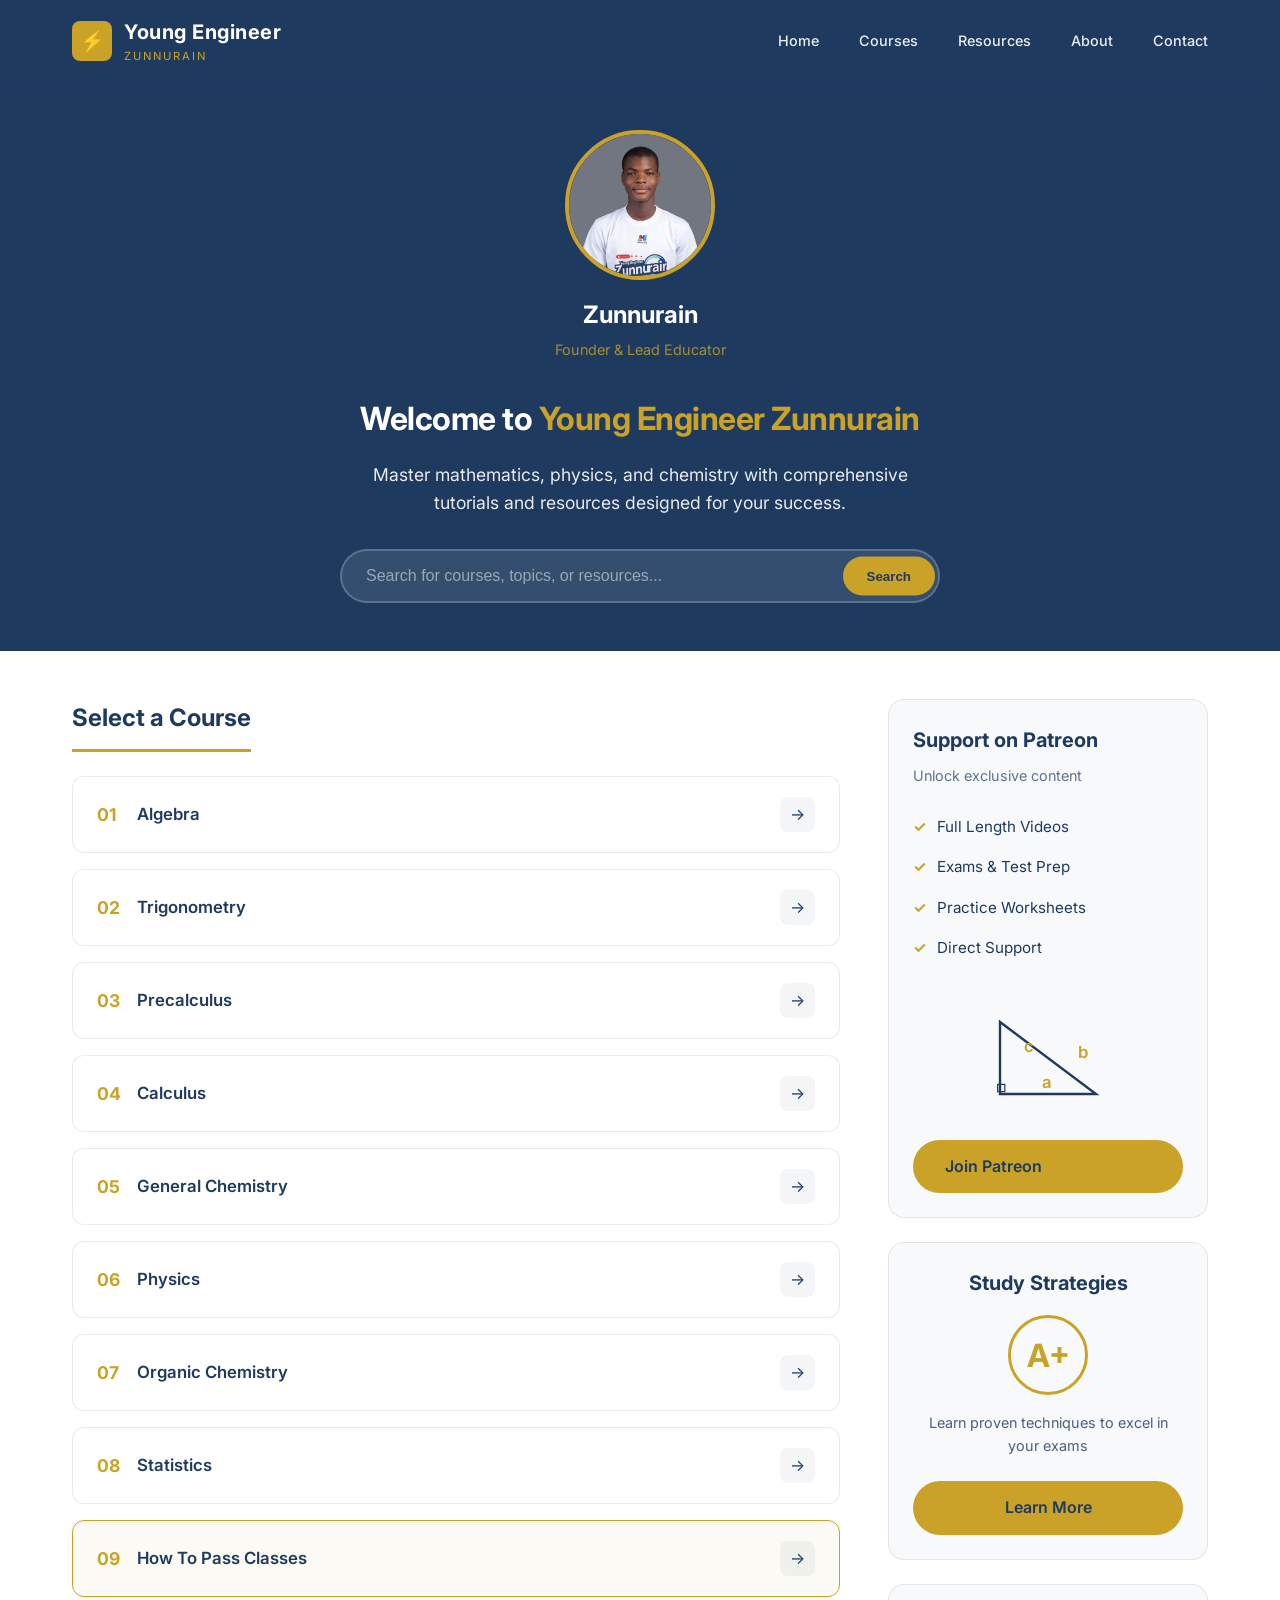
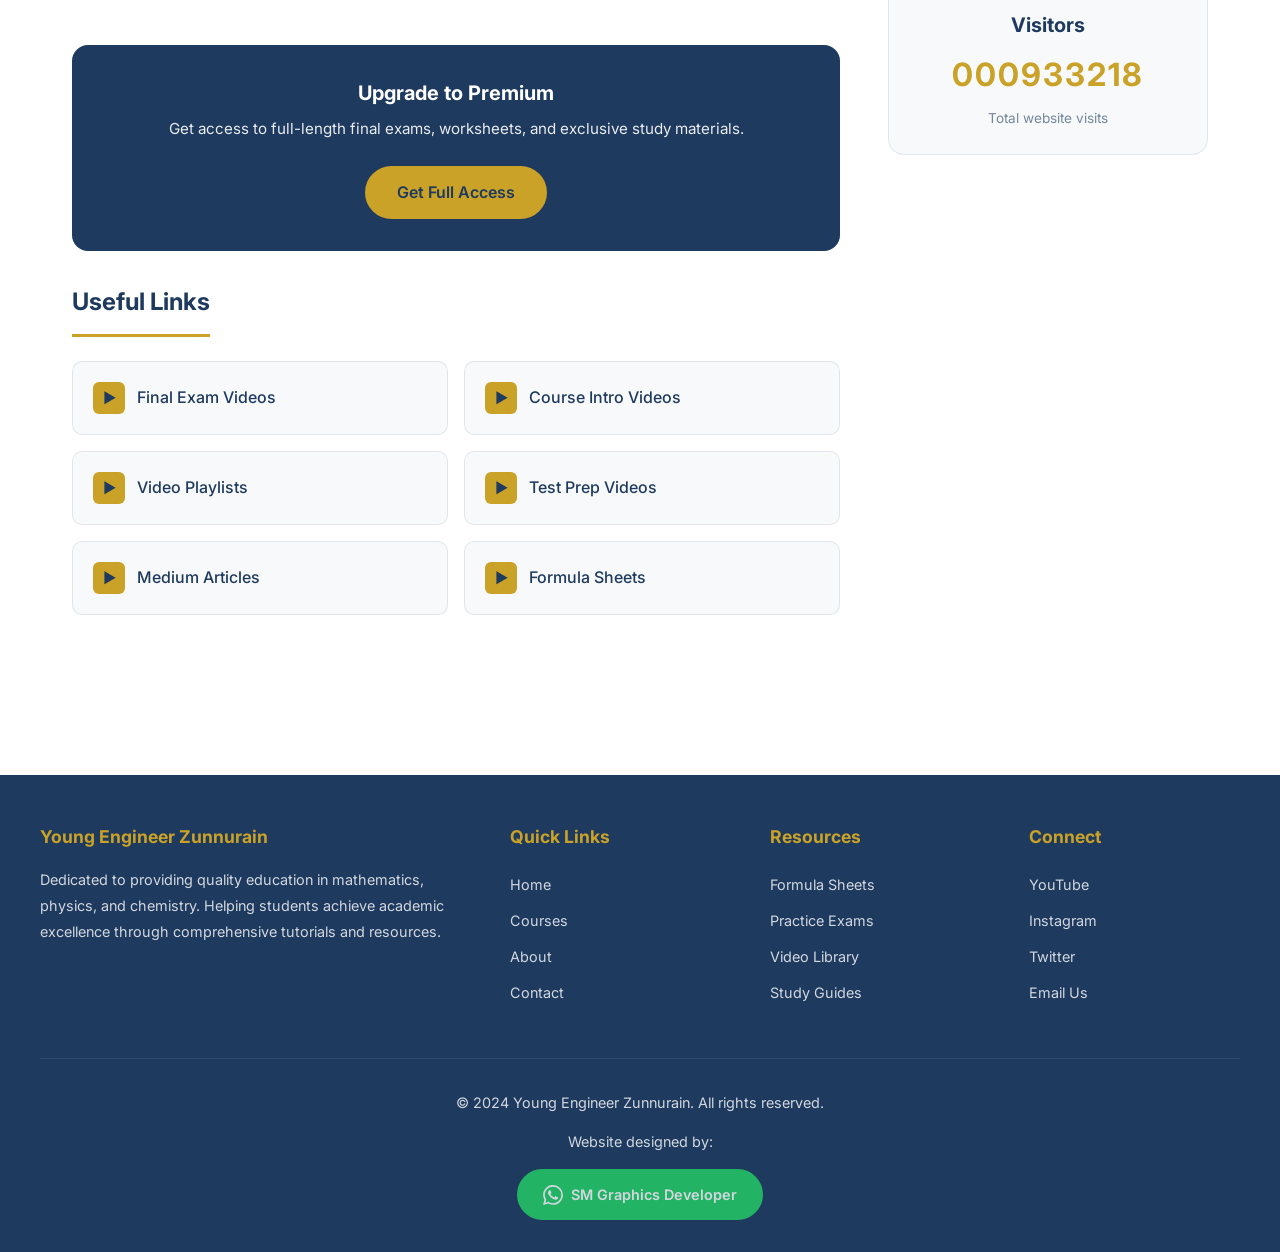
==== commit 72382537: "Resize owner avatar dimensions and image scaling" ====
--- a/index.html
+++ b/index.html
@@ -232,8 +232,8 @@
         }
 
         .owner-avatar {
-            width: 120px;
-            height: 120px;
+            width: 150px;
+            height: 150px;
             border-radius: 50%;
             border: 4px solid var(--accent);
             margin: 0 auto 1rem;
@@ -246,8 +246,8 @@
         }
 
         .owner-avatar img {
-            width: 150%;
-            height: 150%;
+            width: 100%;
+            height: 100%;
             object-fit: cover;
         }
 
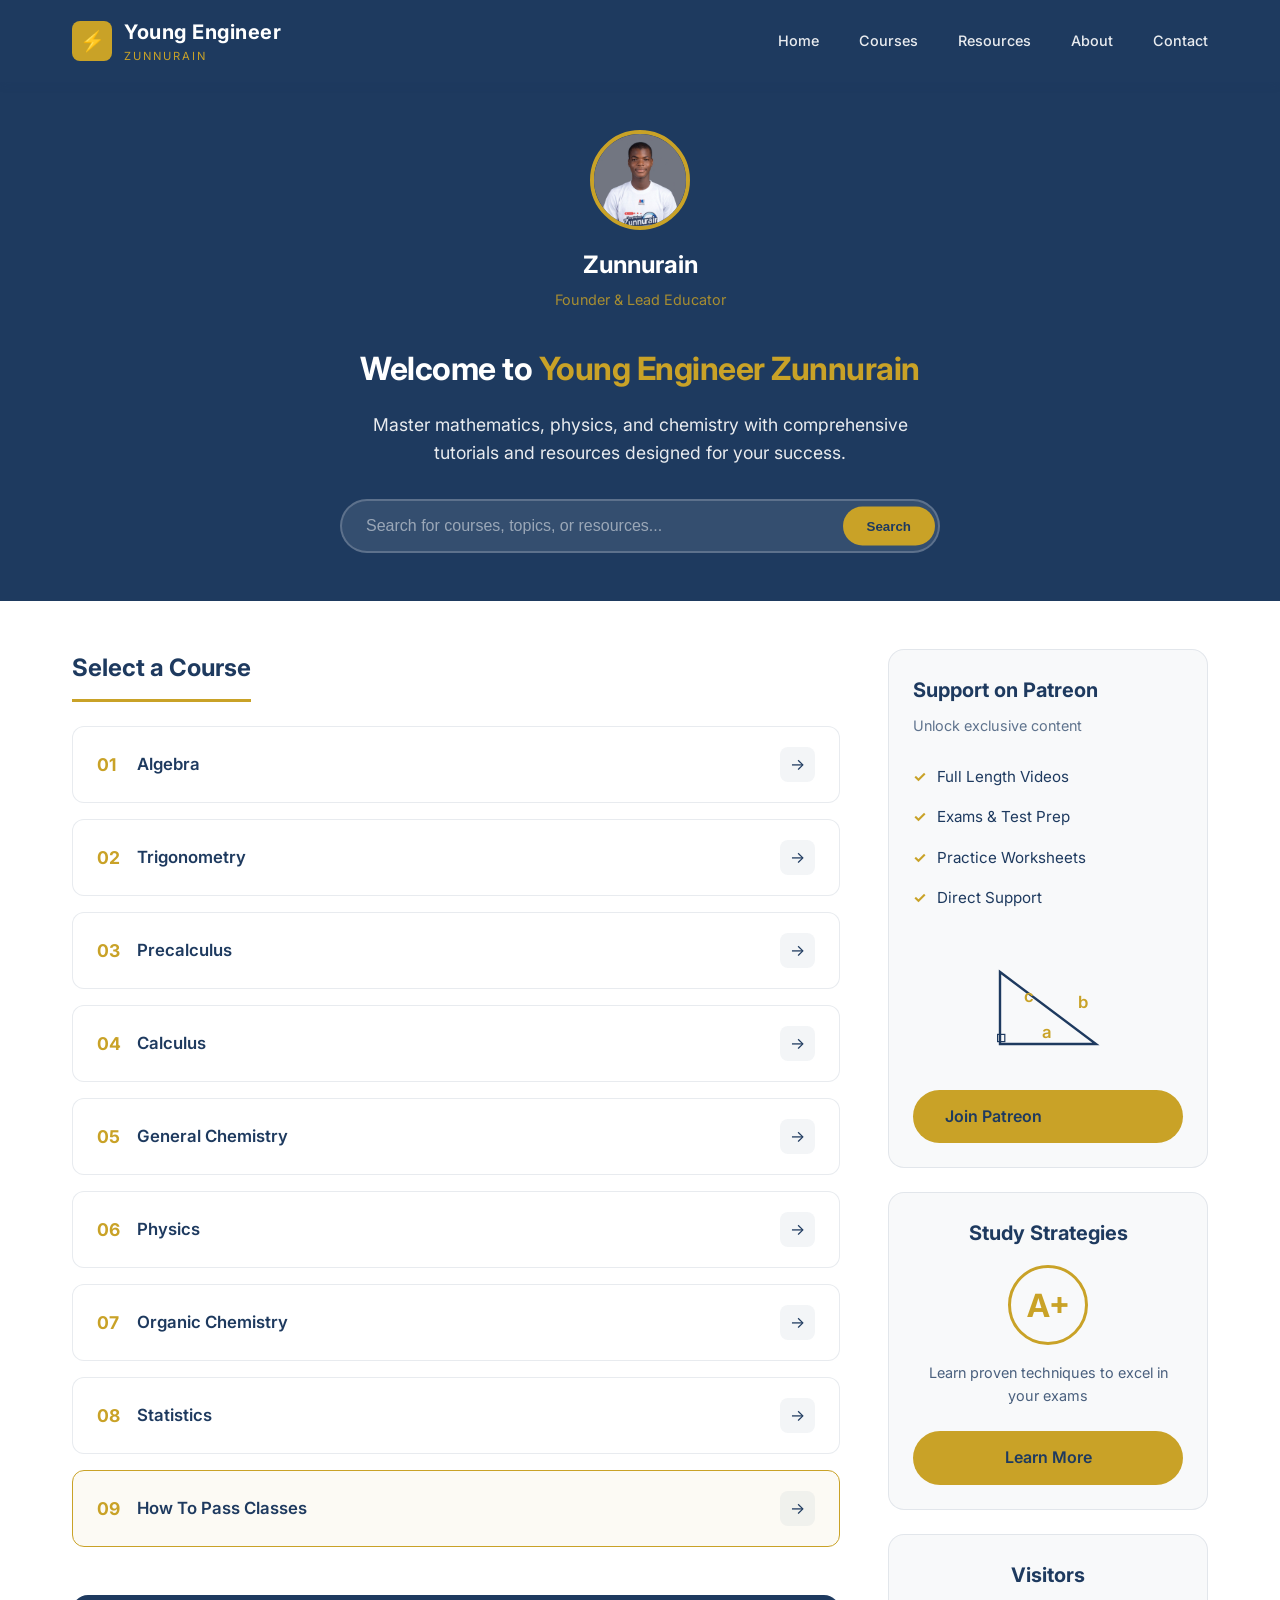
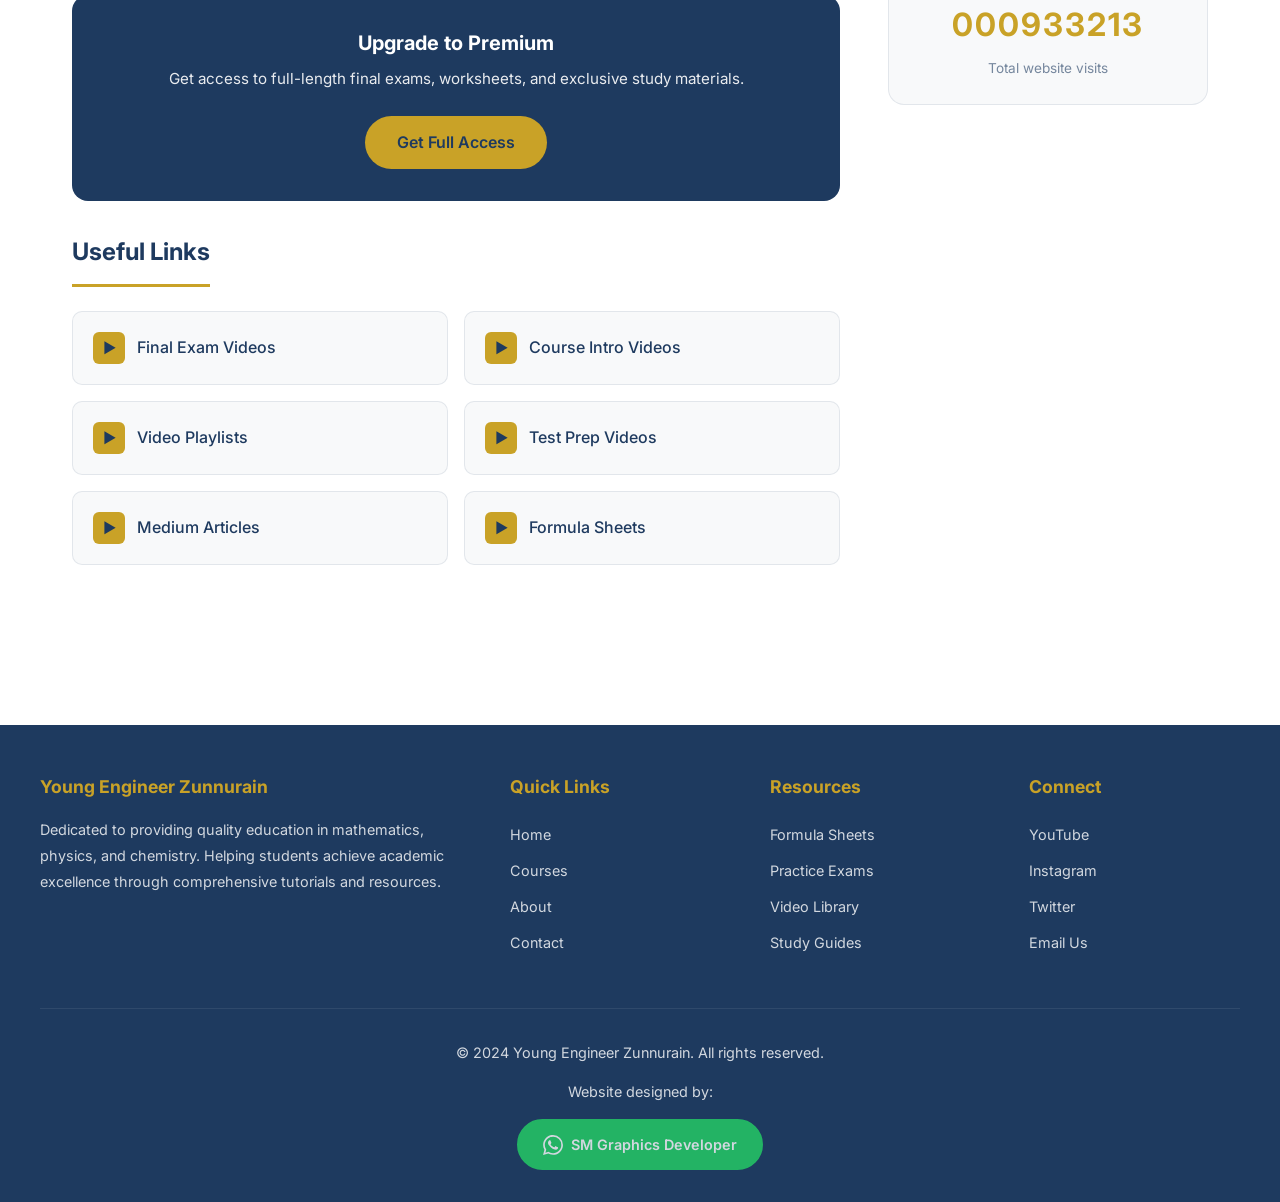
==== commit 2a942cd6: "Resize owner avatar dimensions Reduce the size of the owner avatar to 100px." ====
--- a/index.html
+++ b/index.html
@@ -232,8 +232,8 @@
         }
 
         .owner-avatar {
-            width: 150px;
-            height: 150px;
+            width: 100px;
+            height: 100px;
             border-radius: 50%;
             border: 4px solid var(--accent);
             margin: 0 auto 1rem;
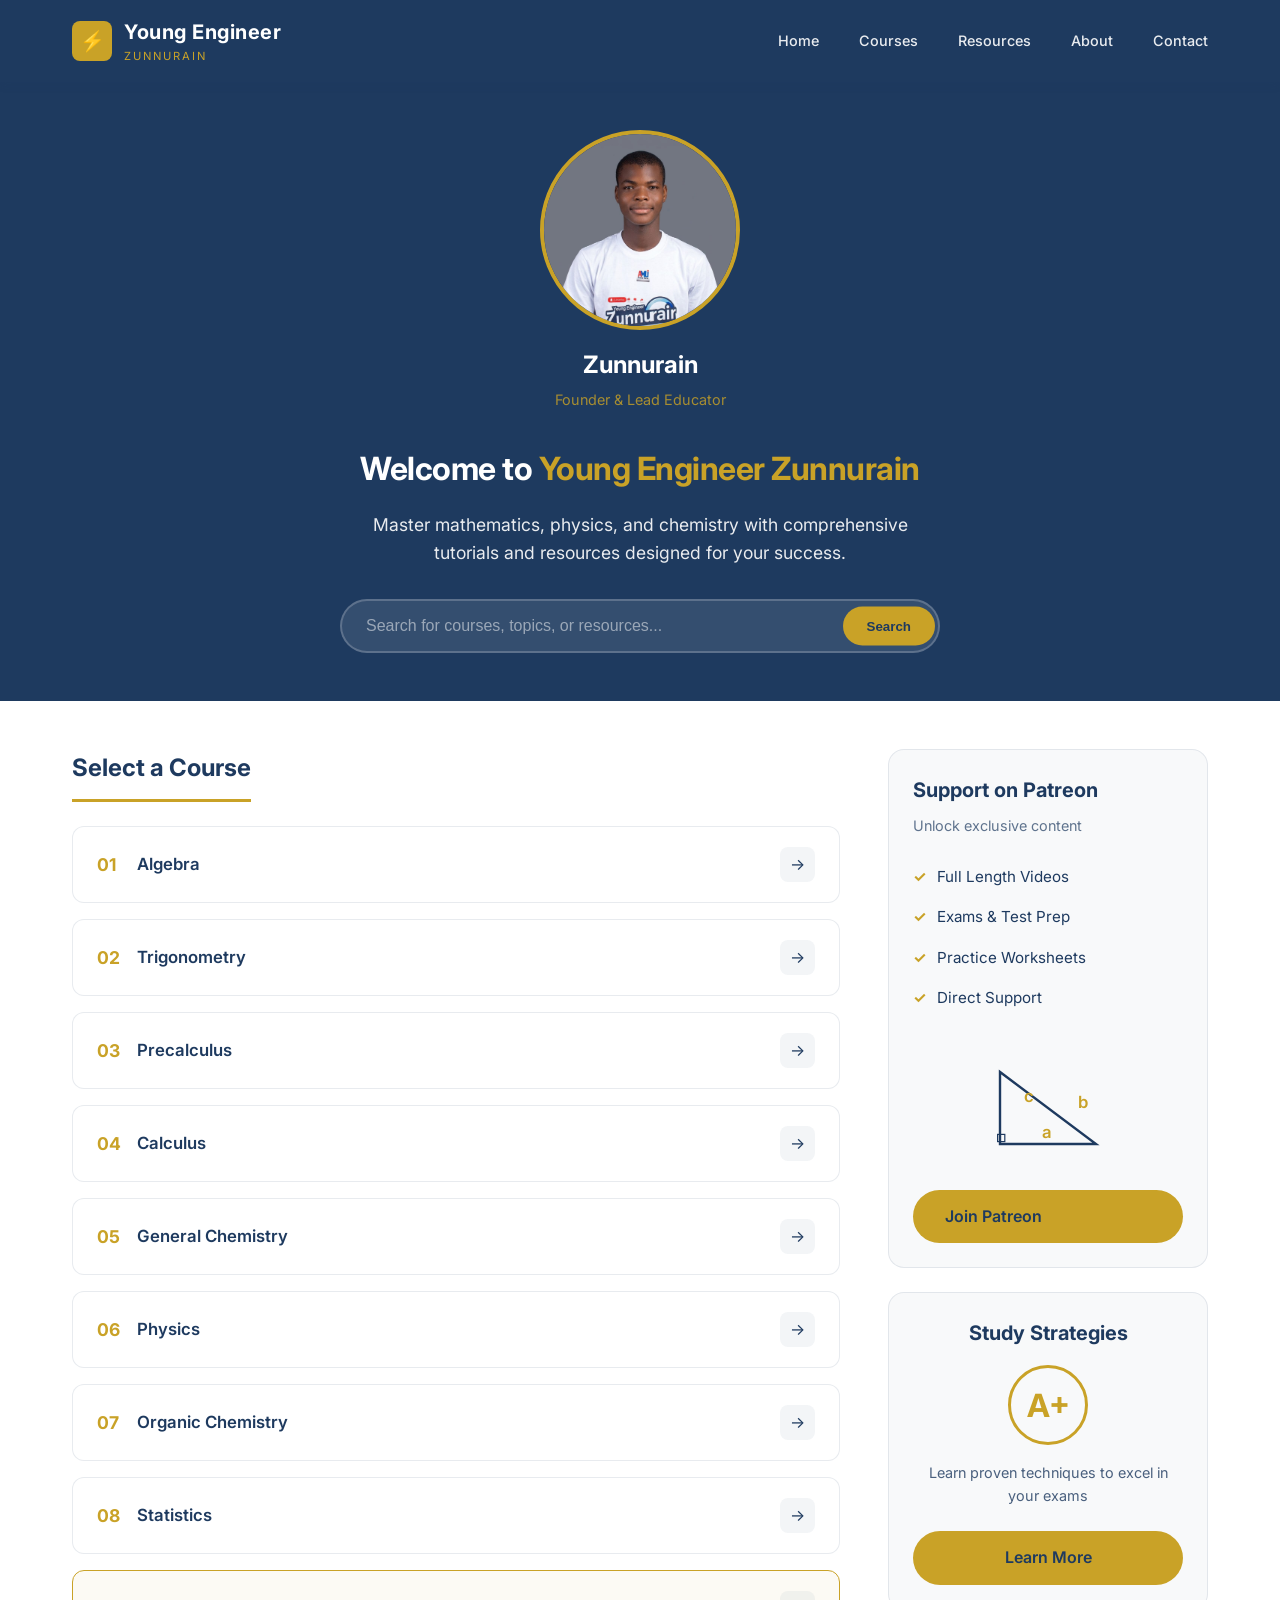
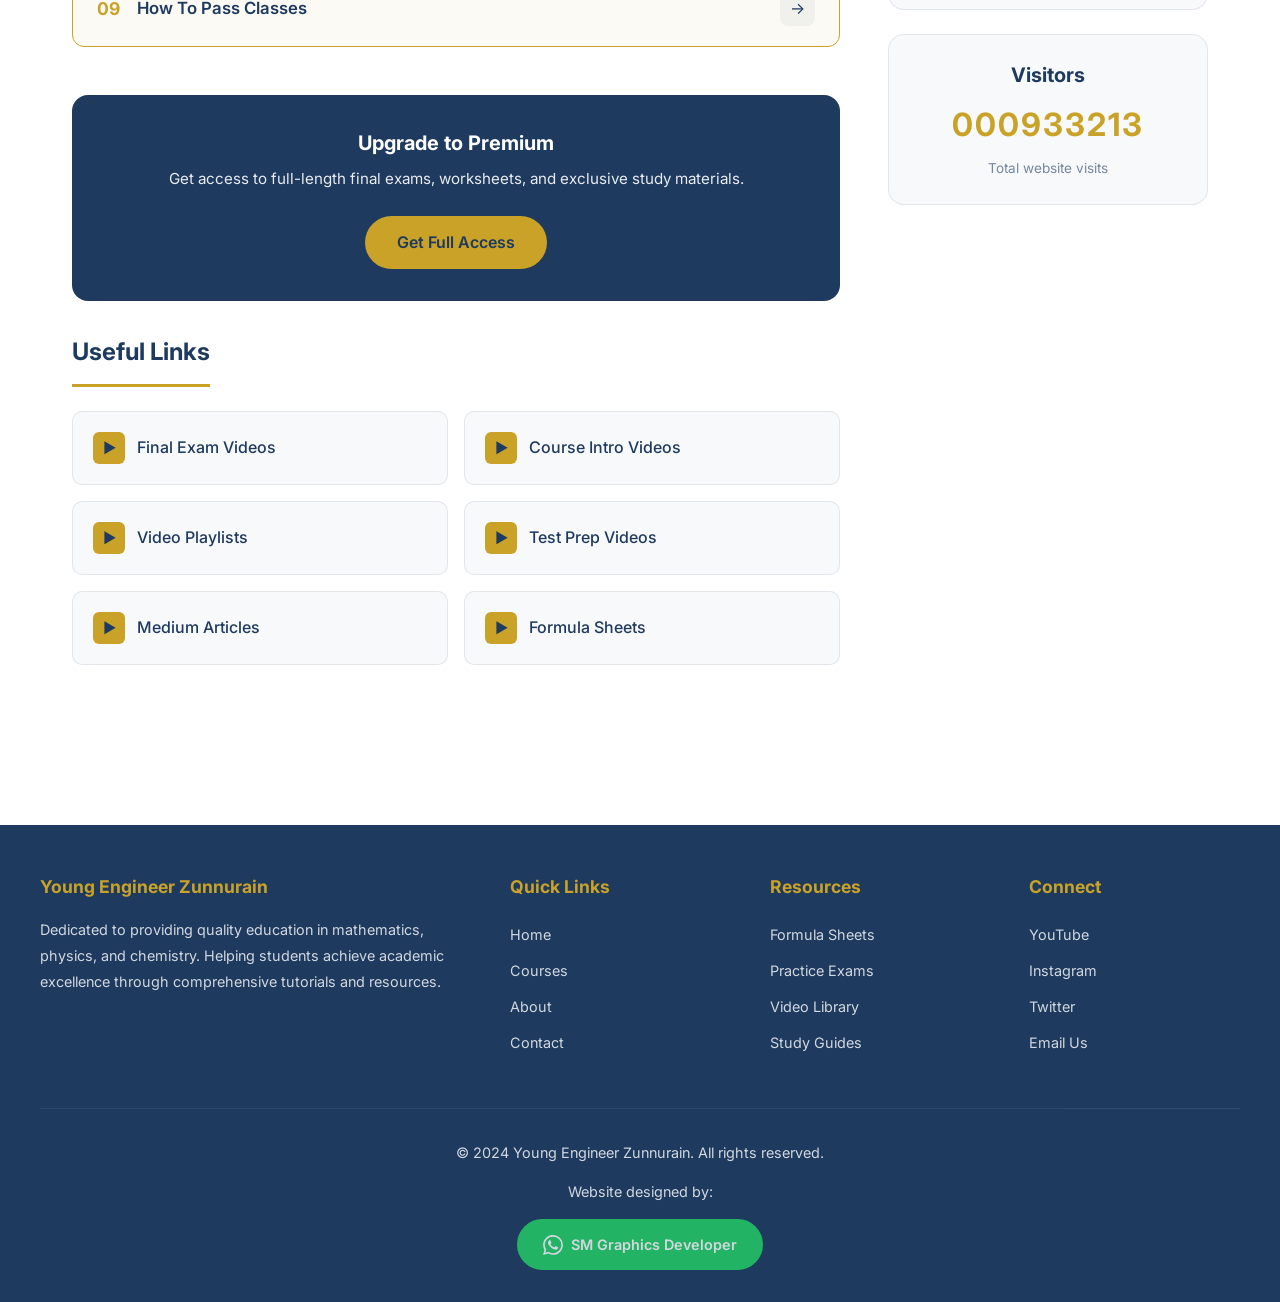
==== commit adffb392: "Increase owner avatar size to 200px" ====
--- a/index.html
+++ b/index.html
@@ -232,8 +232,8 @@
         }
 
         .owner-avatar {
-            width: 100px;
-            height: 100px;
+            width: 200px;
+            height: 200px;
             border-radius: 50%;
             border: 4px solid var(--accent);
             margin: 0 auto 1rem;
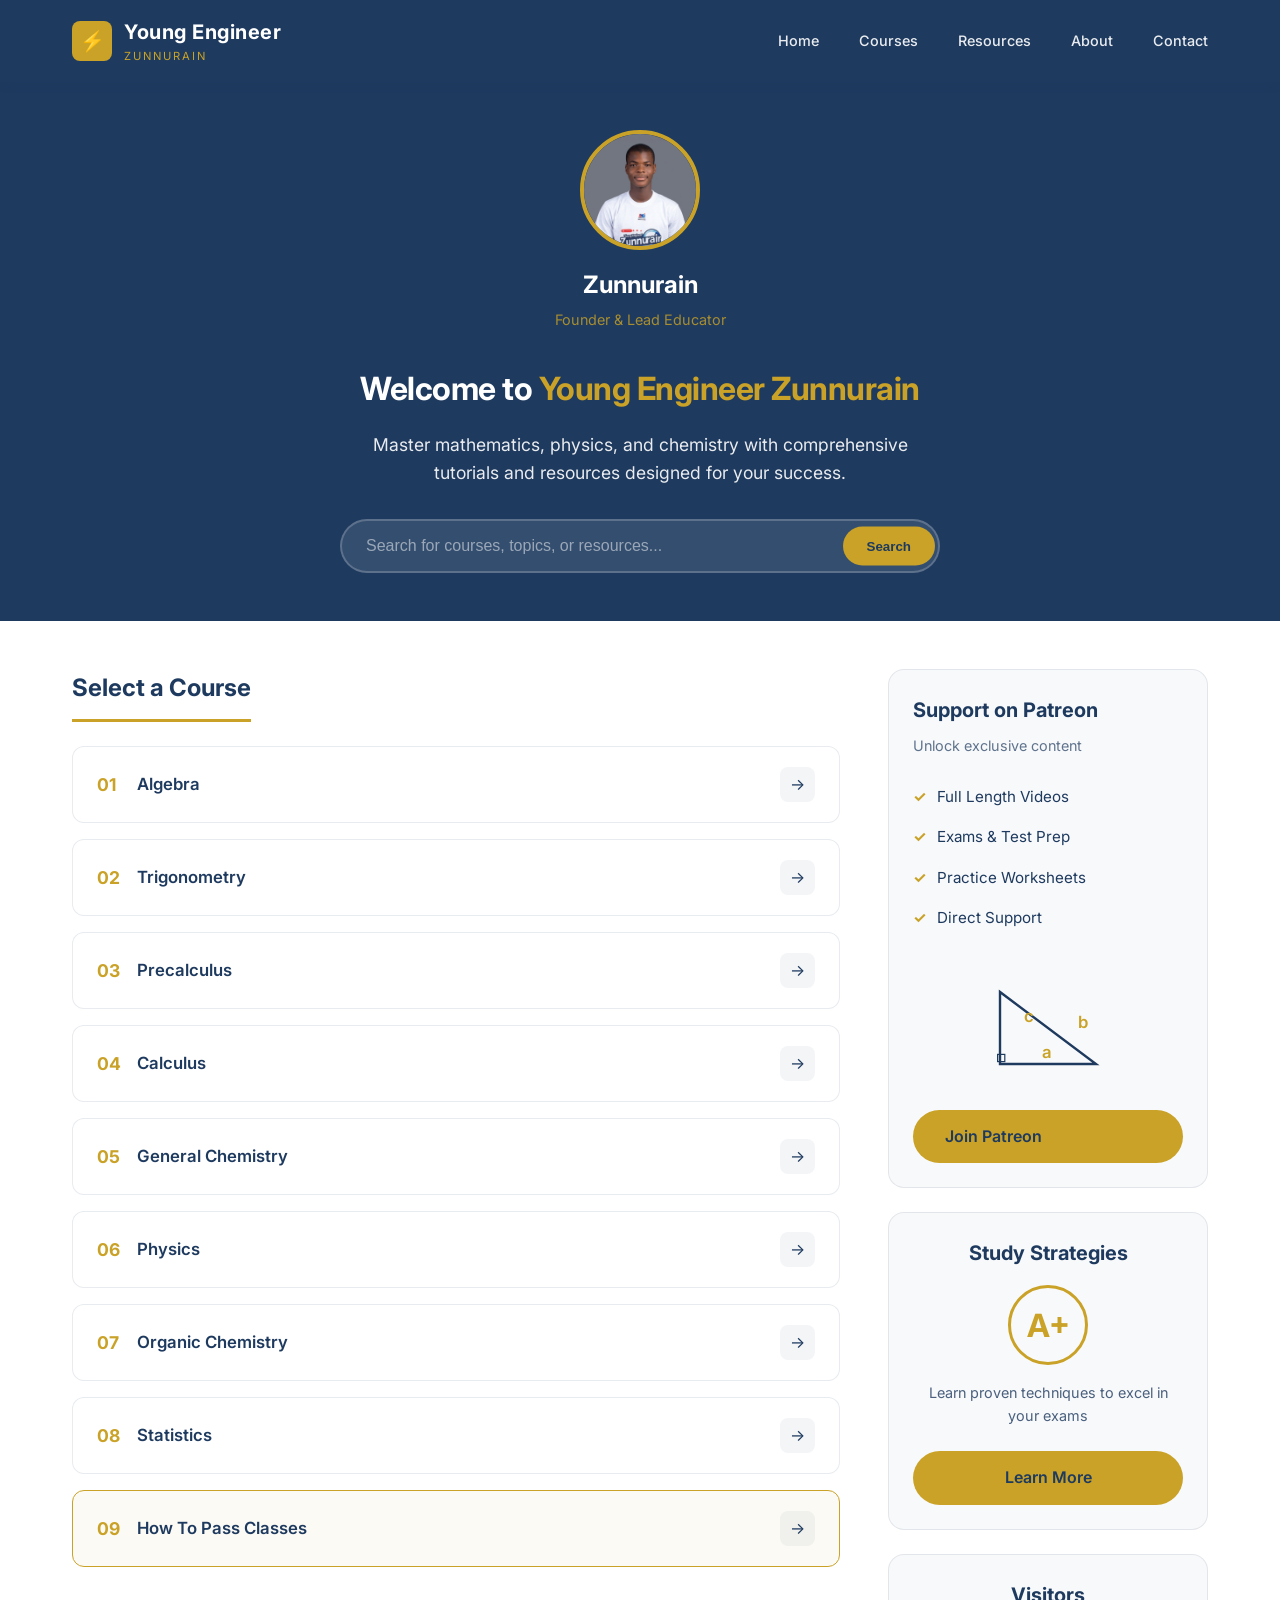
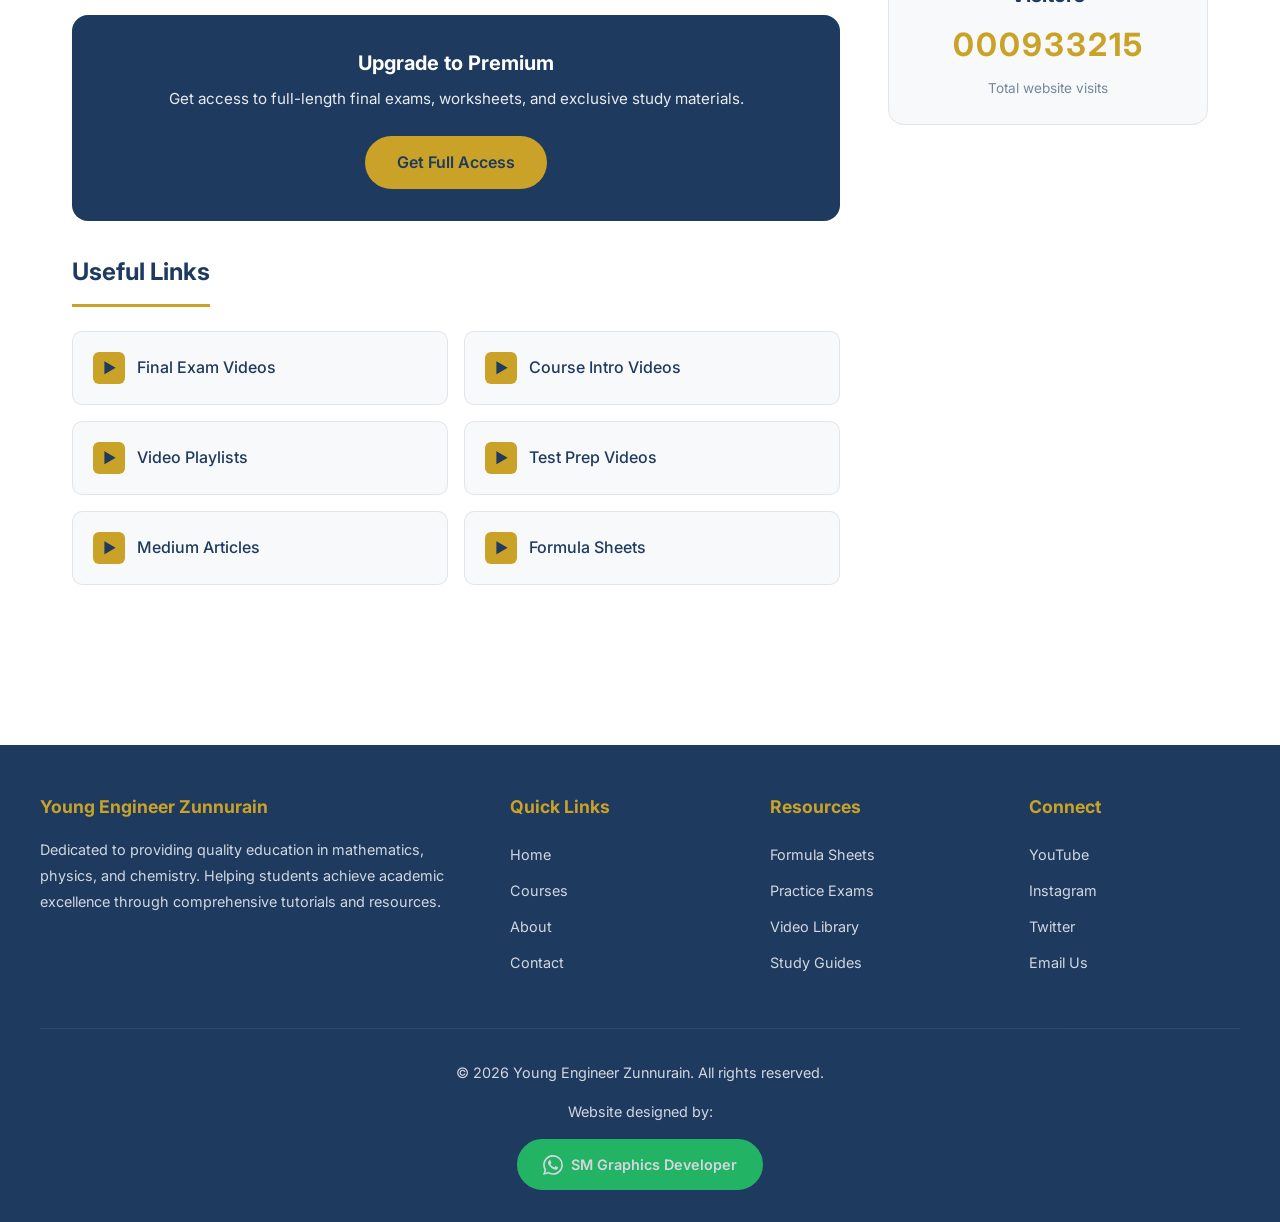
==== commit b2e75859: "Update owner avatar size and copyright year" ====
--- a/index.html
+++ b/index.html
@@ -232,8 +232,8 @@
         }
 
         .owner-avatar {
-            width: 200px;
-            height: 200px;
+            width: 120px;
+            height: 120px;
             border-radius: 50%;
             border: 4px solid var(--accent);
             margin: 0 auto 1rem;
@@ -1036,7 +1036,7 @@
         </div>
         
         <div class="footer-bottom">
-            <p>&copy; 2024 Young Engineer Zunnurain. All rights reserved.</p>
+            <p>&copy; 2026 Young Engineer Zunnurain. All rights reserved.</p>
             
             <!-- WhatsApp Designer Button -->
             <div class="designer-credit">
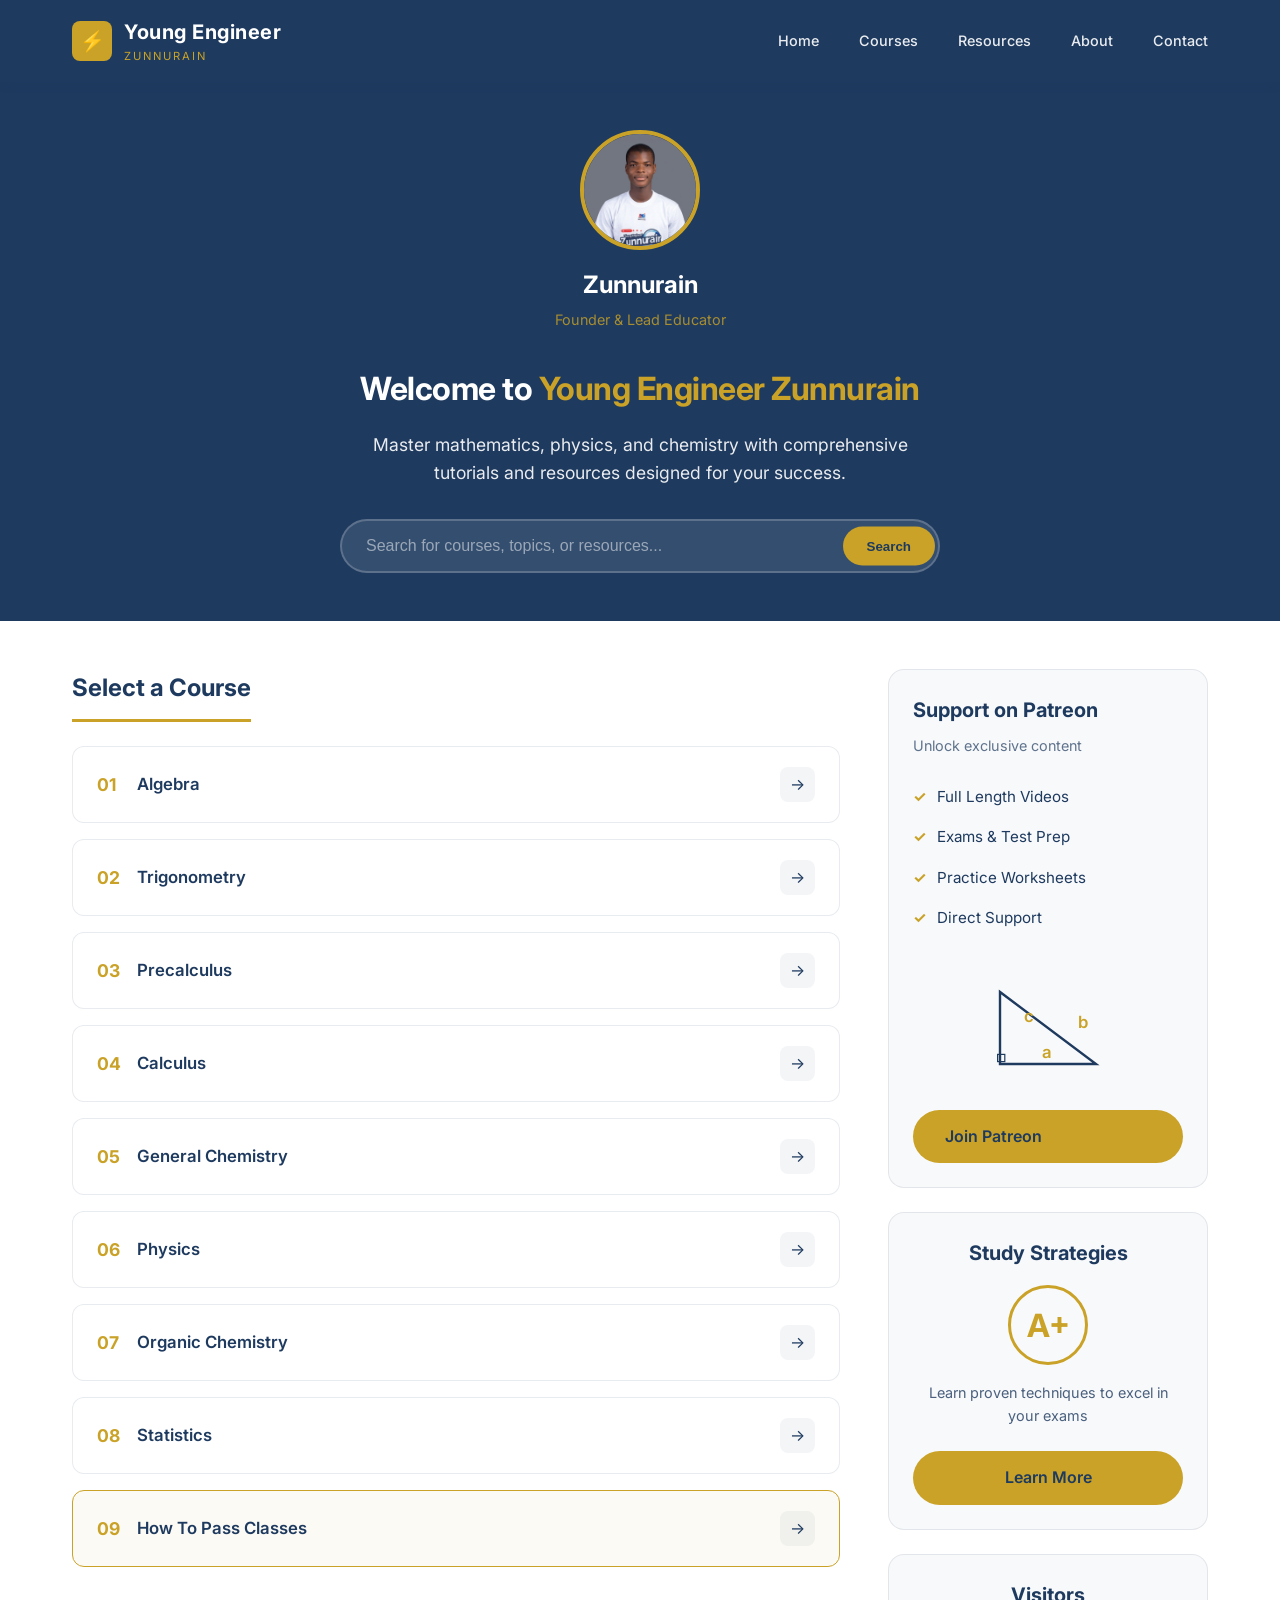
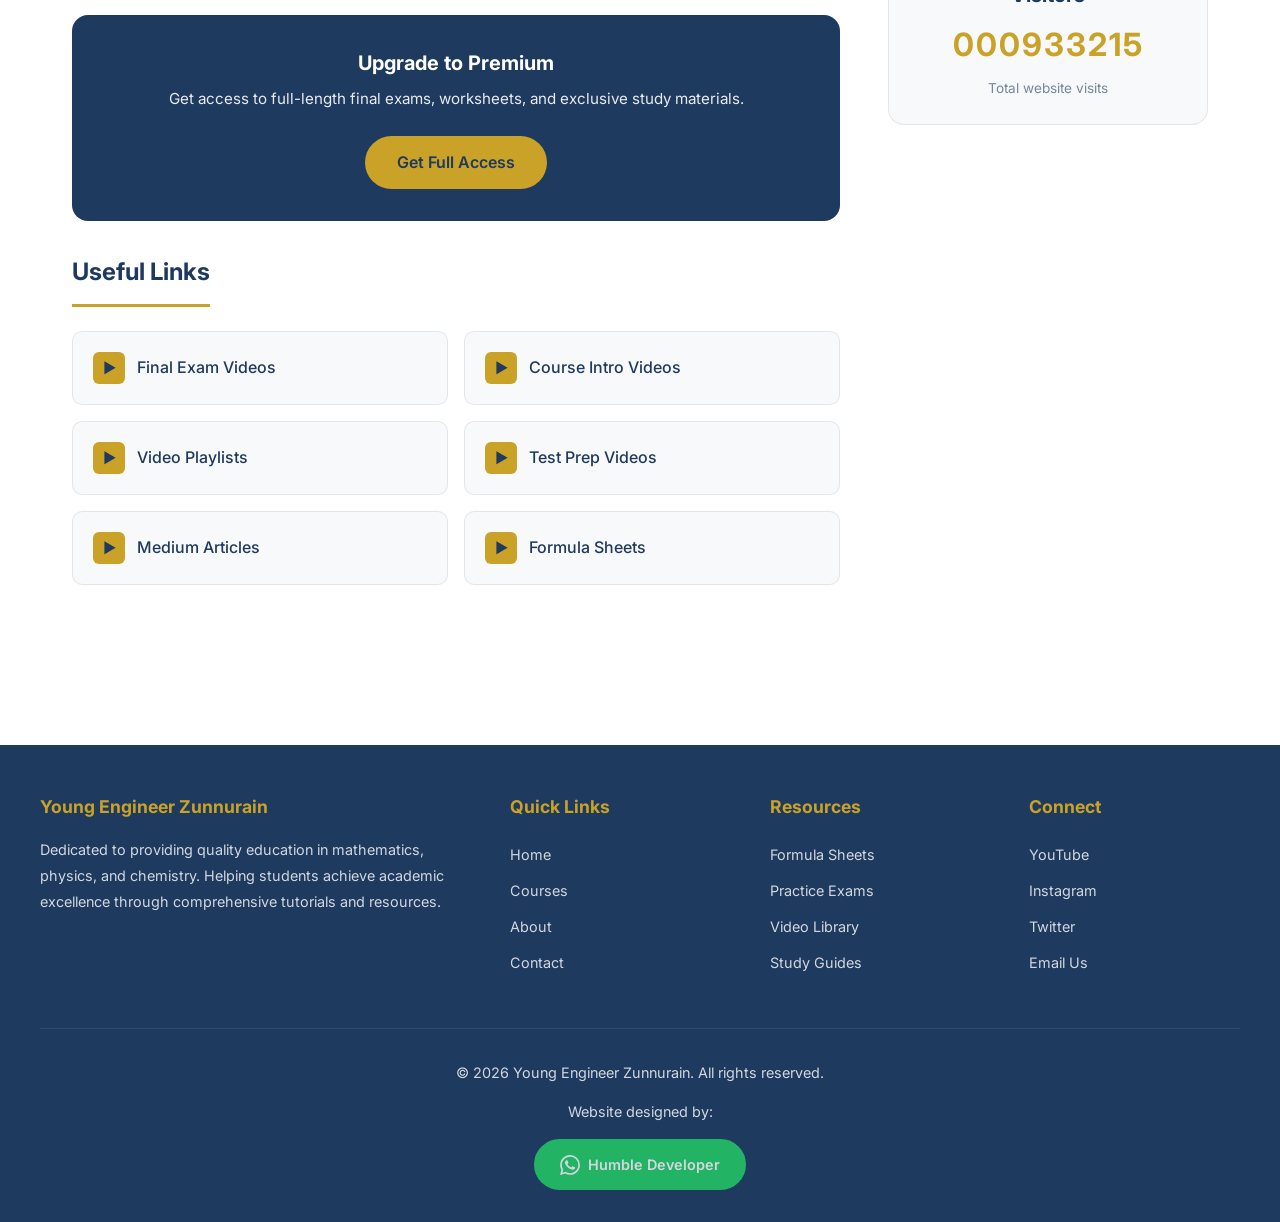
==== commit 573a798c: "Update index.html" ====
--- a/index.html
+++ b/index.html
@@ -1045,7 +1045,7 @@
                     <svg viewBox="0 0 24 24" xmlns="http://www.w3.org/2000/svg">
                         <path d="M17.472 14.382c-.297-.149-1.758-.867-2.03-.967-.273-.099-.471-.148-.67.15-.197.297-.767.966-.94 1.164-.173.199-.347.223-.644.075-.297-.15-1.255-.463-2.39-1.475-.883-.788-1.48-1.761-1.653-2.059-.173-.297-.018-.458.13-.606.134-.133.298-.347.446-.52.149-.174.198-.298.298-.497.099-.198.05-.371-.025-.52-.075-.149-.669-1.612-.916-2.207-.242-.579-.487-.5-.669-.51-.173-.008-.371-.01-.57-.01-.198 0-.52.074-.792.372-.272.297-1.04 1.016-1.04 2.479 0 1.462 1.065 2.875 1.213 3.074.149.198 2.096 3.2 5.077 4.487.709.306 1.262.489 1.694.625.712.227 1.36.195 1.871.118.571-.085 1.758-.719 2.006-1.413.248-.694.248-1.289.173-1.413-.074-.124-.272-.198-.57-.347m-5.421 7.403h-.004a9.87 9.87 0 01-5.031-1.378l-.361-.214-3.741.982.998-3.648-.235-.374a9.86 9.86 0 01-1.51-5.26c.001-5.45 4.436-9.884 9.888-9.884 2.64 0 5.122 1.03 6.988 2.898a9.825 9.825 0 012.893 6.994c-.003 5.45-4.437 9.884-9.885 9.884m8.413-18.297A11.815 11.815 0 0012.05 0C5.495 0 .16 5.335.157 11.892c0 2.096.547 4.142 1.588 5.945L.057 24l6.305-1.654a11.882 11.882 0 005.683 1.448h.005c6.554 0 11.89-5.335 11.893-11.893a11.821 11.821 0 00-3.48-8.413Z"/>
                     </svg>
-                    SM Graphics Developer
+                    Humble Developer
                 </a>
             </div>
         </div>
